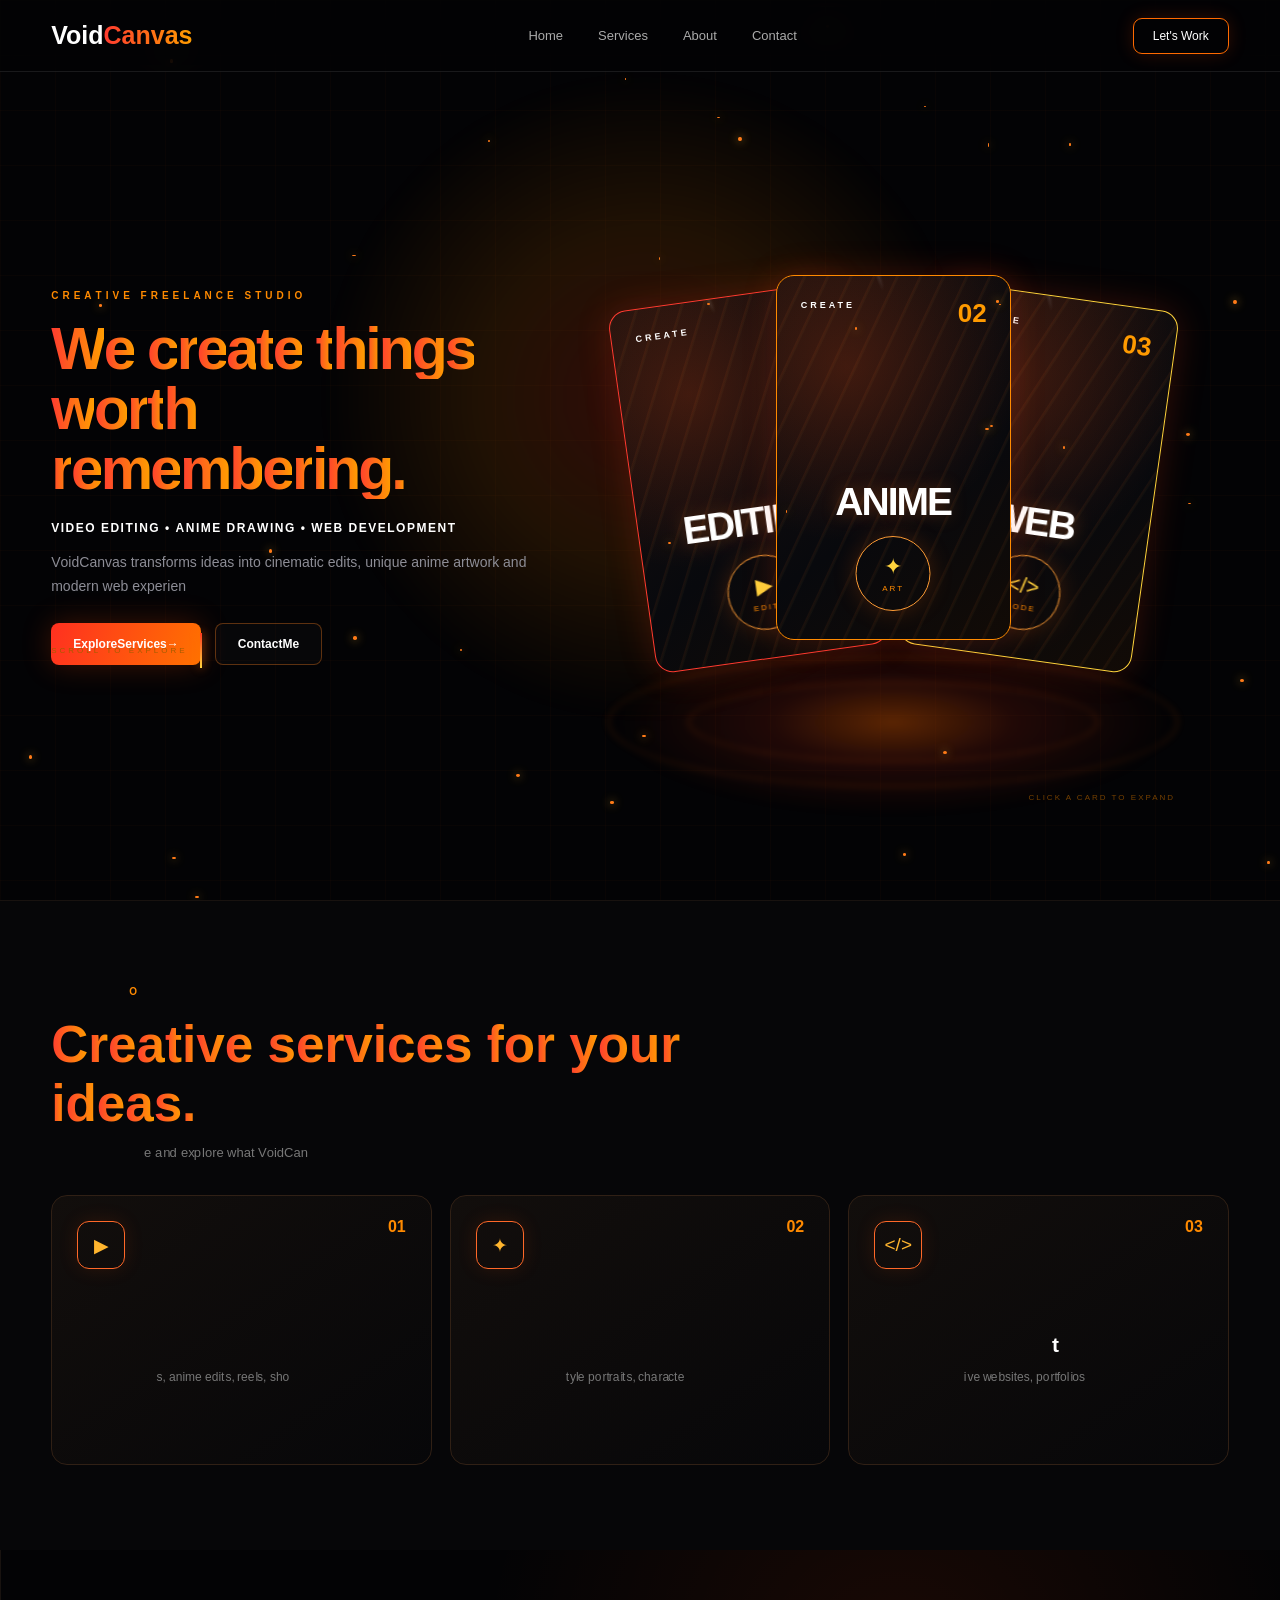
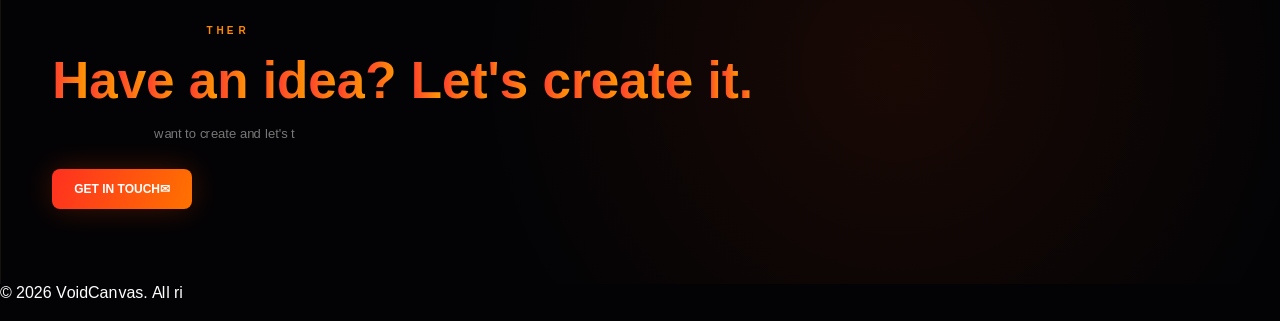
==== index.html @ 114a9461 "Initial commit - VoidCanvas website" ====
<!DOCTYPE html>
<html lang="en">

<head>
    <meta charset="UTF-8">
    <meta name="viewport" content="width=device-width, initial-scale=1.0">

    <title>VoidCanvas | Creative Studio</title>

    <link rel="stylesheet" href="style.css">
</head>

<body>

    <!-- ================= NAVBAR ================= -->

    <header class="navbar">

        <a href="#home" class="logo">
            Void<span>Canvas</span>
        </a>

        <nav>
            <a href="#home">Home</a>
            <a href="#services">Services</a>
            <a href="#about">About</a>
            <a href="#contact">Contact</a>
        </nav>

        <a href="#contact" class="nav-button">
            Let's Work
        </a>

    </header>


    <!-- ================= HERO ================= -->

    <section class="hero" id="home">

        <div class="hero-content">

            <div class="eyebrow">
                CREATIVE FREELANCE STUDIO
            </div>

            <h1>
                We create things
                <span>worth remembering.</span>
            </h1>

            <div class="hero-description">
                VIDEO EDITING
                <b>•</b>
                ANIME DRAWING
                <b>•</b>
                WEB DEVELOPMENT
            </div>

            <p class="hero-text">
                VoidCanvas transforms ideas into cinematic edits,
                unique anime artwork and modern web experiences.
            </p>

            <div class="hero-buttons">

                <a href="#services" class="primary-button">
                    Explore Services
                    <strong>→</strong>
                </a>

                <a href="#contact" class="secondary-button">
                    Contact Me
                </a>

            </div>

            <div class="scroll-indicator">

                <span>
                    SCROLL TO EXPLORE
                </span>

                <i></i>

            </div>

        </div>


        <!-- ================= HERO CARDS ================= -->

        <div class="hero-visual">

            <div class="energy-floor"></div>

            <div
                class="cards-container"
                id="cardsContainer"
            >

                <!-- CARD 1 -->

                <article
                    class="manga-card card-1"
                    data-service="editing"
                >

                    <span class="card-small">
                        CREATE
                    </span>

                    <span class="card-number">
                        01
                    </span>

                    <div class="card-lines"></div>

                    <div class="cracks"></div>

                    <div class="card-word">
                        EDITING
                    </div>

                    <div class="card-circle">

                        <span>▶</span>

                        <small>
                            EDIT
                        </small>

                    </div>

                </article>


                <!-- CARD 2 -->

                <article
                    class="manga-card card-2"
                    data-service="drawing"
                >

                    <span class="card-small">
                        CREATE
                    </span>

                    <span class="card-number">
                        02
                    </span>

                    <div class="card-lines"></div>

                    <div class="cracks"></div>

                    <div class="card-word">
                        ANIME
                    </div>

                    <div class="card-circle">

                        <span>✦</span>

                        <small>
                            ART
                        </small>

                    </div>

                </article>


                <!-- CARD 3 -->

                <article
                    class="manga-card card-3"
                    data-service="web"
                >

                    <span class="card-small">
                        CREATE
                    </span>

                    <span class="card-number">
                        03
                    </span>

                    <div class="card-lines"></div>

                    <div class="cracks"></div>

                    <div class="card-word">
                        WEB
                    </div>

                    <div class="card-circle">

                        <span>&lt;/&gt;</span>

                        <small>
                            CODE
                        </small>

                    </div>

                </article>

            </div>

            <div class="expand-hint">
                CLICK A CARD TO EXPAND
            </div>

        </div>

    </section>


    <!-- ================= SERVICES ================= -->

    <section
        class="services"
        id="services"
    >

        <div class="section-heading">

            <div class="section-label">
                WHAT I DO
            </div>

            <h2>
                Creative services
                <span>for your ideas.</span>
            </h2>

            <p>
                Choose a service and explore what
                VoidCanvas can create for you.
            </p>

        </div>


        <div class="service-grid">


            <!-- EDITING -->

            <a
                href="editing.html"
                class="service-card"
            >

                <span class="service-number">
                    01
                </span>

                <div class="service-icon">
                    ▶
                </div>

                <h3>
                    Editing
                </h3>

                <p>
                    Cinematic edits, anime edits,
                    reels, shorts and engaging
                    social media videos.
                </p>

                <span class="service-link">
                    EXPLORE →
                </span>

            </a>


            <!-- ANIME -->

            <a
                href="drawing.html"
                class="service-card"
            >

                <span class="service-number">
                    02
                </span>

                <div class="service-icon">
                    ✦
                </div>

                <h3>
                    Anime Drawing
                </h3>

                <p>
                    Custom anime-style portraits,
                    characters and manga-inspired
                    artwork.
                </p>

                <span class="service-link">
                    EXPLORE →
                </span>

            </a>


            <!-- WEB -->

            <a
                href="web.html"
                class="service-card"
            >

                <span class="service-number">
                    03
                </span>

                <div class="service-icon">
                    &lt;/&gt;
                </div>

                <h3>
                    Web Development
                </h3>

                <p>
                    Modern responsive websites,
                    portfolios and creative digital
                    experiences.
                </p>

                <span class="service-link">
                    EXPLORE →
                </span>

            </a>

        </div>

    </section>


   
        <!-- CONTACT -->

        <div
            class="contact"
            id="contact"
        >

            <div class="section-label">
                LET'S WORK TOGETHER
            </div>

            <h2>
                Have an idea?
                <br>
                Let's
                <span>create it.</span>
            </h2>

            <p>
                Tell me what you want to create
                and let's turn your idea into
                something memorable.
            </p>

            <a
                href="mailto:working150805@gmail.com"
                class="primary-button"
            >
                GET IN TOUCH
                <strong>✉</strong>
            </a>

        </div>

    </section>


    <!-- ================= FOOTER ================= -->

    <footer>

        © 2026
        <span>VoidCanvas</span>.
        All rights reserved.

    </footer>


    <!-- ================= PAGE TRANSITION ================= -->

    <div
        class="page-transition"
        id="pageTransition"
    >

        <div class="transition-ring"></div>

        <div class="transition-center">

            <div class="transition-logo">
                Void<span>Canvas</span>
            </div>

            <div class="transition-message">
                LOADING EXPERIENCE
            </div>

            <div class="transition-dots">

                <i></i>
                <i></i>
                <i></i>

            </div>

        </div>

    </div>


    <script src="script.js"></script>

</body>

</html>
---- style.css ----
/* =========================================================
   VOIDCANVAS — FINAL CLEAN CSS
   Red / Orange / Yellow Edition
   MOBILE OPTIMIZED
========================================================= */

* {
    margin: 0;
    padding: 0;
    box-sizing: border-box;
}

html {
    scroll-behavior: smooth;
}

body {
    background: #030305;
    color: white;
    font-family: Arial, Helvetica, sans-serif;
    overflow-x: hidden;
}

a {
    color: inherit;
    text-decoration: none;
}


/* =========================================================
   NAVBAR
========================================================= */

.navbar {
    position: fixed;
    top: 0;
    left: 0;
    width: 100%;
    height: 72px;

    padding: 0 4%;

    display: flex;
    align-items: center;
    justify-content: space-between;

    background: rgba(3, 3, 5, .72);

    backdrop-filter: blur(16px);
    -webkit-backdrop-filter: blur(16px);

    border-bottom: 1px solid rgba(255,255,255,.09);

    z-index: 5000;
}

.logo {
    font-size: 25px;
    font-weight: 900;
}

.logo span {
    background: linear-gradient(
        90deg,
        #ff3b30,
        #ff9d00,
        #ffe45c
    );

    -webkit-background-clip: text;
    background-clip: text;
    -webkit-text-fill-color: transparent;

    background-size: 200% auto;

    animation:
        gradient
        5s
        ease-in-out
        infinite;
}

.navbar nav {
    display: flex;
    gap: 35px;
}

.navbar nav a {
    color: #aaa;
    font-size: 13px;
    transition: .3s;
}

.navbar nav a:hover {
    color: white;

    text-shadow:
        0 0 15px #ff6b00;
}

.nav-button {
    padding: 10px 19px;

    border:
        1px solid #ff6a00;

    border-radius: 9px;

    font-size: 12px;

    box-shadow:
        0 0 18px
        rgba(255,70,0,.18);

    transition: .3s;
}

.nav-button:hover {
    background:
        linear-gradient(
            90deg,
            #ff321f,
            #ff9a00
        );

    transform:
        translateY(-2px);
}


/* =========================================================
   HERO
========================================================= */

.hero {
    position: relative;

    min-height: 100vh;
    height: 100vh;

    padding:
        100px 4% 45px;

    display: grid;

    grid-template-columns:
        43% 57%;

    align-items: center;

    overflow: hidden;

    isolation: isolate;
}


/* Ambient glow */

.hero::before {
    content: "";

    position: absolute;

    width: 650px;
    height: 650px;

    left: 25%;
    top: 8%;

    border-radius: 50%;

    background:
        radial-gradient(
            circle,
            rgba(255,50,20,.18),
            rgba(255,130,0,.12) 35%,
            transparent 70%
        );

    filter: blur(10px);

    z-index: -2;

    animation:
        ambient
        8s
        ease-in-out
        infinite
        alternate;
}


/* Grid */

.hero::after {
    content: "";

    position: absolute;

    inset: 0;

    background-image:

        linear-gradient(
            rgba(255,100,0,.025) 1px,
            transparent 1px
        ),

        linear-gradient(
            90deg,
            rgba(255,100,0,.025) 1px,
            transparent 1px
        );

    background-size:
        55px 55px;

    z-index: -3;

    animation:
        grid
        15s
        linear
        infinite;

    pointer-events: none;
}


@keyframes ambient {

    to {

        transform:
            translate(160px,-35px)
            scale(1.15);
    }
}


@keyframes grid {

    to {

        background-position:
            55px 55px;
    }
}


/* =========================================================
   HERO TEXT
========================================================= */

.hero-content {
    position: relative;

    z-index: 20;

    max-width: 650px;
}

.eyebrow,
.section-label {

    color: #ff8a00;

    font-size: 10px;

    letter-spacing: 4px;

    font-weight: bold;

    margin-bottom: 18px;
}

.hero h1 {

    max-width: 680px;

    font-size:
        clamp(
            42px,
            4.6vw,
            72px
        );

    line-height: 1.02;

    letter-spacing: -3px;
}

.hero h1 span,
h2 span {

    background:
        linear-gradient(
            90deg,
            #ff3b30,
            #ff9d00,
            #ffe45c
        );

    -webkit-background-clip: text;

    background-clip: text;

    -webkit-text-fill-color: transparent;

    background-size: 200% auto;

    animation:
        gradient
        5s
        ease-in-out
        infinite;
}


.hero-description {

    margin-top: 22px;

    font-size: 12px;

    font-weight: 800;

    letter-spacing: 1.5px;
}

.hero-description b {

    color: #ff7b00;

    padding:
        0 5px;
}


.hero-text {

    max-width: 560px;

    margin-top: 16px;

    color: #8d8d96;

    font-size: 14px;

    line-height: 1.7;
}


/* =========================================================
   BUTTONS
========================================================= */

.hero-buttons {

    display: flex;

    gap: 14px;

    margin-top: 25px;
}


.primary-button,
.secondary-button {

    position: relative;

    display: inline-flex;

    align-items: center;

    justify-content: center;

    padding:
        13px 22px;

    border-radius: 8px;

    font-size: 12px;

    font-weight: bold;

    transition: .35s;

    overflow: hidden;
}


.primary-button {

    background:
        linear-gradient(
            110deg,
            #ff3020,
            #ff7200,
            #ffd13b
        );

    background-size:
        200% 200%;

    animation:
        gradient
        5s
        ease
        infinite;

    box-shadow:
        0 0 30px
        rgba(255,75,0,.24);
}


.secondary-button {

    border:
        1px solid
        rgba(255,130,30,.35);

    background:
        rgba(255,255,255,.02);
}


.primary-button:hover,
.secondary-button:hover {

    transform:
        translateY(-4px)
        scale(1.03);
}


@keyframes gradient {

    0%,
    100% {

        background-position:
            0% 50%;
    }

    50% {

        background-position:
            100% 50%;
    }
}


/* =========================================================
   SCROLL INDICATOR
========================================================= */

.scroll-indicator {

    position: absolute;

    left: 0;

    bottom: -3px;

    display: flex;

    align-items: center;

    gap: 12px;

    color: #a65d00;

    font-size: 8px;

    letter-spacing: 3px;
}


.scroll-indicator i {

    display: block;

    width: 2px;

    height: 35px;

    background:
        linear-gradient(
            #ff3b20,
            #ffd33d
        );

    box-shadow:
        0 0 10px
        #ff6a00;

    animation:
        scroll
        1.7s
        infinite;
}


@keyframes scroll {

    from {

        transform:
            translateY(-12px);

        opacity: .2;
    }

    to {

        transform:
            translateY(10px);

        opacity: 1;
    }
}


/* =========================================================
   HERO VISUAL
========================================================= */

.hero-visual {

    position: relative;

    height: 100%;

    min-height: 520px;

    display: flex;

    align-items: center;

    justify-content: center;

    perspective: 1400px;
}


/* =========================================================
   CARDS CONTAINER
========================================================= */

.cards-container {

    position: relative;

    width: 100%;

    height: 500px;

    display: flex;

    align-items: center;

    justify-content: center;

    perspective: 1400px;

    z-index: 5;
}


/* =========================================================
   MAIN CARDS
========================================================= */

.manga-card {

    position: absolute;

    width: 235px;

    height: 365px;

    overflow: hidden;

    border:
        1px solid #ff542f;

    border-radius: 18px;

    background:
        linear-gradient(
            145deg,
            #19100e,
            #08090d 60%,
            #120b06
        );

    box-shadow:
        0 0 35px
        rgba(255,65,20,.20);

    cursor: pointer;

    transform-style:
        preserve-3d;

    transition:
        transform .85s
        cubic-bezier(.16,1,.3,1),

        box-shadow .5s;

    animation:
        float
        5s
        ease-in-out
        infinite;
}


/* =========================================================
   CARD POSITIONS
========================================================= */

.card-1 {

    transform:
        translateX(-145px)
        rotate(-8deg);

    z-index: 3;

    border-color:
        #ff3b30;
}


.card-2 {

    transform:
        translateY(-20px)
        rotate(0deg);

    z-index: 4;

    border-color:
        #ff8a00;

    animation-delay:
        -1.5s;
}


.card-3 {

    transform:
        translateX(145px)
        rotate(8deg);

    z-index: 3;

    border-color:
        #ffd23b;

    animation-delay:
        -3s;
}


@keyframes float {

    0%,
    100% {

        margin-top: 0;
    }

    50% {

        margin-top: -15px;
    }
}


/* =========================================================
   CARD BACKGROUND
========================================================= */

.manga-card::before {

    content: "";

    position: absolute;

    inset: 0;

    background:
        radial-gradient(
            circle at 30% 25%,
            rgba(255,80,20,.2),
            transparent 55%
        );

    z-index: 0;
}


.card-lines {

    position: absolute;

    inset: -50%;

    background:
        repeating-linear-gradient(
            115deg,
            transparent 0,
            transparent 17px,
            rgba(255,110,30,.07) 18px,
            rgba(255,220,80,.03) 20px,
            transparent 21px
        );

    animation:
        lines
        8s
        linear
        infinite;
}


@keyframes lines {

    to {

        transform:
            translate(130px,-90px);
    }
}


/* =========================================================
   CARD CRACK
========================================================= */

.cracks {

    position: absolute;

    inset: 0;

    z-index: 2;

    opacity: .55;

    background:

        linear-gradient(
            125deg,
            transparent 48%,
            rgba(255,255,255,.7) 49%,
            transparent 50%
        ),

        linear-gradient(
            70deg,
            transparent 63%,
            rgba(255,255,255,.45) 64%,
            transparent 65%
        );

    mask-image:
        linear-gradient(
            to bottom right,
            transparent 0 5%,
            #000 10% 18%,
            transparent 25% 100%
        );

    -webkit-mask-image:
        linear-gradient(
            to bottom right,
            transparent 0 5%,
            #000 10% 18%,
            transparent 25% 100%
        );

    animation:
        crackPulse
        3s
        ease-in-out
        infinite;
}


@keyframes crackPulse {

    50% {

        opacity: .9;
    }
}


/* =========================================================
   CARD TEXT
========================================================= */

.card-small {

    position: absolute;

    top: 24px;

    left: 24px;

    color: white;

    font-size: 9px;

    letter-spacing: 3px;

    font-weight: bold;

    z-index: 3;
}


.card-number {

    position: absolute;

    top: 22px;

    right: 23px;

    color: #ff9a00;

    font-size: 26px;

    font-weight: 900;

    z-index: 3;
}


.card-word {

    position: absolute;

    left: 20px;

    right: 20px;

    bottom: 115px;

    text-align: center;

    color: white;

    font-size: 39px;

    font-weight: 900;

    letter-spacing: -2px;

    z-index: 3;

    transform:
        translateZ(45px);

    text-shadow:
        0 0 18px
        rgba(255,120,30,.3);
}


/* =========================================================
   CARD CIRCLE
========================================================= */

.card-circle {

    position: absolute;

    bottom: 28px;

    left: 50%;

    width: 75px;

    height: 75px;

    transform:
        translateX(-50%)
        translateZ(55px);

    border:
        1px solid #ff9c35;

    border-radius: 50%;

    display: flex;

    flex-direction: column;

    align-items: center;

    justify-content: center;

    z-index: 4;

    box-shadow:
        0 0 25px
        rgba(255,100,0,.2);

    animation:
        rotate
        10s
        linear
        infinite;
}


.card-circle span {

    color: #ffd33d;

    font-size: 22px;
}


.card-circle small {

    color: #ff8a00;

    margin-top: 4px;

    font-size: 8px;

    letter-spacing: 2px;
}


@keyframes rotate {

    to {

        transform:
            translateX(-50%)
            translateZ(55px)
            rotate(360deg);
    }
}


/* =========================================================
   CARD SHINE
========================================================= */

.manga-card::after {

    content: "";

    position: absolute;

    width: 180%;

    height: 30px;

    left: -180%;

    top: 45%;

    background:
        linear-gradient(
            90deg,
            transparent,
            rgba(255,255,255,.2),
            transparent
        );

    transform:
        rotate(-45deg);

    animation:
        shine
        5s
        infinite;

    z-index: 6;
}


@keyframes shine {

    0%,
    45% {

        left: -180%;
    }

    70%,
    100% {

        left: 170%;
    }
}


/* =========================================================
   ENERGY FLOOR
========================================================= */

.energy-floor {

    position: absolute;

    width: 570px;

    height: 190px;

    bottom: 5%;

    left: 50%;

    transform:
        translateX(-50%);

    border-radius: 50%;

    background:
        radial-gradient(
            ellipse at center,
            rgba(255,100,0,.35),
            rgba(255,55,20,.12) 30%,
            transparent 70%
        );

    filter: blur(3px);

    z-index: 1;
}


.energy-floor::before,
.energy-floor::after {

    content: "";

    position: absolute;

    inset:
        30px 0;

    border:
        1px solid
        rgba(255,100,0,.35);

    border-radius: 50%;

    animation:
        floorPulse
        4s
        ease-in-out
        infinite;
}


.energy-floor::after {

    inset:
        55px 80px;

    animation-delay:
        -1s;
}


@keyframes floorPulse {

    50% {

        transform:
            scale(1.12);

        opacity: .4;
    }
}


/* =========================================================
   EXPANDED CARDS
========================================================= */

.cards-container.expanded .manga-card {

    animation: none;
}


.cards-container.expanded .card-1 {

    transform:
        translateX(-250px)
        translateY(5px)
        rotate(-7deg)
        scale(.93);

    z-index: 3;
}


.cards-container.expanded .card-2 {

    transform:
        translateY(-20px)
        rotate(0deg)
        scale(1.02);

    z-index: 6;
}


.cards-container.expanded .card-3 {

    transform:
        translateX(250px)
        translateY(5px)
        rotate(7deg)
        scale(.93);

    z-index: 3;
}


.cards-container.expanded .manga-card:hover {

    box-shadow:
        0 0 70px
        rgba(255,110,20,.5);
}


.expand-hint {

    position: absolute;

    right: 8%;

    bottom: 7%;

    color: #754000;

    font-size: 8px;

    letter-spacing: 2px;

    z-index: 10;
}


/* =========================================================
   SERVICES
========================================================= */

.services {

    padding:
        85px 4%;

    background:
        #060608;

    border-top:
        1px solid #18120f;
}


.section-heading {

    max-width: 700px;

    margin-bottom: 35px;
}


.section-heading h2 {

    font-size:
        clamp(
            32px,
            4vw,
            52px
        );
}


.section-heading p {

    color: #777;

    margin-top: 12px;

    font-size: 13px;
}


.service-grid {

    display: grid;

    grid-template-columns:
        repeat(3,1fr);

    gap: 18px;
}


.service-card {

    position: relative;

    min-height: 270px;

    padding: 28px;

    display: flex;

    flex-direction: column;

    justify-content: flex-end;

    overflow: hidden;

    border:
        1px solid #302015;

    border-radius: 16px;

    background:
        linear-gradient(
            145deg,
            #120e0c,
            #070709
        );

    transition:
        transform .45s ease,
        border-color .45s ease,
        box-shadow .45s ease;
}


.service-card:hover {

    transform:
        translateY(-9px);

    border-color:
        #ff7b00;

    box-shadow:
        0 20px 50px
        rgba(255,80,0,.12);
}


.service-number {

    position: absolute;

    right: 25px;

    top: 22px;

    color: #ff8a00;

    font-weight: bold;
}


.service-icon {

    position: absolute;

    top: 25px;

    left: 25px;

    width: 48px;

    height: 48px;

    display: flex;

    align-items: center;

    justify-content: center;

    border:
        1px solid #ff6828;

    border-radius: 12px;

    color: #ffb52e;

    font-size: 19px;

    box-shadow:
        0 0 20px
        rgba(255,80,0,.12);
}


.service-card h3 {

    font-size: 21px;

    margin-bottom: 10px;
}


.service-card p {

    color: #777;

    font-size: 12px;

    line-height: 1.7;

    margin-bottom: 18px;
}


.service-link {

    color: #ff9a00;

    font-size: 9px;

    letter-spacing: 2px;
}


/* =========================================================
   ABOUT + CONTACT
========================================================= */

.about-contact {

    display: grid;

    grid-template-columns:
        1.1fr .9fr;

    border-top:
        1px solid #18120f;
}


.about,
.contact {

    padding:
        75px 4%;
}


.contact {

    border-left:
        1px solid #18120f;

    background:
        radial-gradient(
            circle at 70% 35%,
            rgba(255,70,0,.09),
            transparent 45%
        );
}


.about h2,
.contact h2 {

    font-size:
        clamp(
            34px,
            4vw,
            54px
        );

    line-height: 1.05;
}


.about p,
.contact p {

    max-width: 600px;

    color: #777;

    line-height: 1.7;

    font-size: 13px;

    margin-top: 15px;
}


.stats {

    display: grid;

    grid-template-columns:
        repeat(4,1fr);

    gap: 10px;

    margin-top: 35px;
}


.stats div {

    padding:
        18px 8px;

    text-align: center;

    border:
        1px solid #29201a;

    border-radius: 10px;
}


.stats strong {

    display: block;

    color: #ff9d20;

    font-size: 22px;
}


.stats small {

    color: #777;

    font-size: 9px;
}


.contact .primary-button {

    margin-top: 24px;
}


/* =========================================================
   ARTWORK GALLERY
========================================================= */

.artwork-section {

    padding:
        90px 4%;

    background:
        #060608;

    border-top:
        1px solid #18120f;
}


.artwork-grid {

    display: grid;

    grid-template-columns:
        repeat(2,1fr);

    gap: 22px;
}


.artwork-card {

    position: relative;

    min-height: 400px;

    overflow: hidden;

    border:
        1px solid #302015;

    border-radius: 18px;

    background:
        #0b0908;

    transition:
        transform .45s ease,
        box-shadow .45s ease,
        border-color .45s ease;
}


.artwork-card:hover {

    transform:
        translateY(-8px);

    border-color:
        #ff7b00;

    box-shadow:
        0 20px 50px
        rgba(255,80,0,.18);
}


.artwork-card img {

    display: block;

    width: 100%;

    height: 430px;

    object-fit: cover;

    transition:
        transform .6s ease;
}


.artwork-card:hover img {

    transform:
        scale(1.05);
}


.artwork-info {

    position: absolute;

    left: 0;
    right: 0;

    bottom: 0;

    padding:
        80px 25px 25px;

    background:
        linear-gradient(
            transparent,
            rgba(3,3,5,.95)
        );
}


.artwork-info span {

    color: #ff8a00;

    font-size: 11px;

    letter-spacing: 2px;
}


.artwork-info h3 {

    margin-top: 6px;

    font-size: 22px;
}


.artwork-info p {

    margin-top: 5px;

    color: #888;

    font-size: 12px;
}


/* =========================================================
   PAGE TRANSITION
========================================================= */

.page-transition {

    position: fixed;

    inset: 0;

    z-index: 99999;

    display: flex;

    align-items: center;

    justify-content: center;

    background:
        radial-gradient(
            circle,
            #301407,
            #0e0805 50%,
            #030305 75%
        );

    opacity: 0;

    visibility: hidden;

    pointer-events: none;

    clip-path:
        circle(
            0 at 50% 50%
        );
}


.page-transition.open {

    opacity: 1;

    visibility: visible;

    pointer-events: all;

    animation:
        pageOpen
        .8s
        forwards;
}


.page-transition.close {

    opacity: 1;

    visibility: visible;

    pointer-events: all;

    animation:
        pageClose
        1.3s
        forwards;
}


@keyframes pageOpen {

    to {

        clip-path:
            circle(
                150% at 50% 50%
            );
    }
}


@keyframes pageClose {

    from {

        clip-path:
            circle(
                150% at 50% 50%
            );
    }

    to {

        clip-path:
            circle(
                0 at 50% 50%
            );
    }
}


/* =========================================================
   TRANSITION RING
========================================================= */

.transition-ring {

    width: 230px;

    height: 230px;

    border:
        1px solid #ff7920;

    border-radius: 50%;

    box-shadow:
        0 0 55px
        rgba(255,80,0,.35);

    animation:
        spin
        1.5s
        linear
        infinite;
}


.transition-center {

    position: absolute;

    text-align: center;
}


.transition-logo {

    font-size: 29px;

    font-weight: 900;
}


.transition-logo span {

    color: #ff9d22;
}


.transition-message {

    margin-top: 12px;

    color: #777;

    font-size: 8px;

    letter-spacing: 4px;
}


.transition-dots {

    display: flex;

    justify-content: center;

    gap: 7px;

    margin-top: 20px;
}


.transition-dots i {

    width: 5px;

    height: 5px;

    border-radius: 50%;

    background:
        #ff542f;

    animation:
        pulse
        1s
        infinite;
}


.transition-dots i:nth-child(2) {

    background:
        #ff9d00;

    animation-delay:
        .15s;
}


.transition-dots i:nth-child(3) {

    background:
        #ffe45c;

    animation-delay:
        .3s;
}


@keyframes spin {

    to {

        transform:
            rotate(360deg)
            scale(1.15);
    }
}


@keyframes pulse {

    0%,
    100% {

        opacity: .2;
    }

    50% {

        transform:
            scale(1.5);

        opacity: 1;
    }
}


/* =========================================================
   LETTER ANIMATION
========================================================= */

.word {

    display: inline-block;

    white-space: nowrap;
}


.letter {

    display: inline-block;

    opacity: 0;

    transform:
        translateY(24px)
        rotateX(65deg);

    filter:
        blur(6px);

    transition:
        opacity .3s ease,
        transform .55s cubic-bezier(.16,1,.3,1),
        filter .45s ease;
}


.letter.show {

    opacity: 1;

    transform:
        translateY(0)
        rotateX(0);

    filter:
        blur(0);
}


/* =========================================================
   FOCUS CARD
========================================================= */

.focus-card {

    box-shadow:
        0 0 75px
        rgba(255,100,20,.52)
        !important;
}


/* =========================================================
   SELECTED WORK — 2 VIDEOS
========================================================= */

.work-grid {

    display: grid;

    grid-template-columns:
        repeat(2, 1fr);

    gap: 22px;
}


.work-card {

    position: relative;

    overflow: hidden;

    border:
        1px solid #29222f;

    border-radius: 18px;

    background:
        #0b0a0e;

    transition:
        transform .45s ease,
        border-color .45s ease,
        box-shadow .45s ease;

    contain:
        layout paint;
}


.work-card:hover {

    transform:
        translateY(-8px);

    border-color:
        #9b5cff;

    box-shadow:
        0 20px 60px
        rgba(155,92,255,.15);
}


.work-card video {

    width: 100%;

    height: 420px;

    display: block;

    object-fit: cover;

    background:
        #050507;
}


.work-number {

    position: absolute;

    top: 16px;

    right: 16px;

    z-index: 5;

    padding:
        7px 10px;

    border:
        1px solid
        rgba(155,92,255,.5);

    border-radius: 7px;

    background:
        rgba(5,5,8,.75);

    color:
        #9b5cff;

    font-size: 10px;

    letter-spacing: 2px;
}


.work-info {

    padding:
        22px;
}


.work-info span {

    color:
        #9b5cff;

    font-size: 9px;

    letter-spacing: 3px;

    font-weight: bold;
}


.work-info h3 {

    margin-top:
        10px;

    font-size:
        21px;
}


.work-info p {

    margin-top:
        9px;

    color:
        #777;

    font-size:
        12px;

    line-height:
        1.7;
}


/* =========================================================
   TABLET
========================================================= */

@media (max-width: 1000px) {

    .hero {

        grid-template-columns:
            1fr;

        height:
            auto;

        min-height:
            100vh;

        padding-top:
            105px;
    }


    .hero-content {

        text-align:
            center;

        margin:
            auto;
    }


    .hero-text {

        margin-left:
            auto;

        margin-right:
            auto;
    }


    .hero-buttons {

        justify-content:
            center;
    }


    .scroll-indicator {

        left:
            50%;

        transform:
            translateX(-50%);
    }


    .hero-visual {

        height:
            470px;

        min-height:
            470px;
    }


    .manga-card {

        width:
            205px;

        height:
            320px;
    }


    .card-1 {

        transform:
            translateX(-125px)
            rotate(-7deg);
    }


    .card-3 {

        transform:
            translateX(125px)
            rotate(7deg);
    }


    .cards-container.expanded
    .card-1 {

        transform:
            translateX(-190px)
            rotate(-6deg)
            scale(.9);
    }


    .cards-container.expanded
    .card-3 {

        transform:
            translateX(190px)
            rotate(6deg)
            scale(.9);
    }


    .work-grid {

        grid-template-columns:
            repeat(2, 1fr);
    }

}


/* =========================================================
   MOBILE
========================================================= */

@media (max-width: 700px) {

    .navbar {

        padding:
            0 5%;

        backdrop-filter:
            blur(6px);

        -webkit-backdrop-filter:
            blur(6px);
    }


    .navbar nav {

        display:
            none;
    }


    .nav-button {

        padding:
            9px 12px;
    }


    /* HERO */

    .hero {

        padding-left:
            5%;

        padding-right:
            5%;
    }


    .hero h1 {

        font-size:
            43px;
    }


    .hero-visual {

        height:
            430px;
    }


    /* =====================================================
       MOBILE PERFORMANCE
    ===================================================== */

    .hero::before {

        width:
            420px;

        height:
            420px;

        filter:
            blur(25px);

        opacity:
            .08;

        animation:
            none !important;
    }


    .hero::after {

        animation:
            none !important;
    }


    /* =====================================================
       CARDS
    ===================================================== */

    .manga-card {

        width:
            155px;

        height:
            260px;

        transform-style:
            flat;

        box-shadow:
            0 0 18px
            rgba(255,65,20,.12);

        animation-duration:
            8s !important;
    }


    .card-1 {

        transform:
            translateX(-80px)
            rotate(-7deg);
    }


    .card-2 {

        transform:
            translateY(-10px);
    }


    .card-3 {

        transform:
            translateX(80px)
            rotate(7deg);
    }


    .card-word {

        font-size:
            25px;

        bottom:
            82px;

        text-shadow:
            0 0 10px
            rgba(255,120,30,.25);
    }


    .card-circle {

        width:
            55px;

        height:
            55px;

        bottom:
            18px;

        animation-duration:
            16s;
    }


    .card-circle span {

        font-size:
            15px;
    }


    .card-small {

        top:
            17px;

        left:
            17px;

        font-size:
            7px;
    }


    .card-number {

        top:
            16px;

        right:
            16px;

        font-size:
            18px;
    }


    .card-lines {

        animation-duration:
            15s !important;
    }


    .cracks {

        animation-duration:
            6s !important;
    }


    .manga-card::after {

        animation-duration:
            10s !important;
    }


    /* =====================================================
       EXPANDED CARDS
    ===================================================== */

    .cards-container.expanded
    .card-1 {

        transform:
            translateX(-88px)
            translateY(15px)
            rotate(-8deg)
            scale(.78);
    }


    .cards-container.expanded
    .card-2 {

        transform:
            translateY(-15px)
            scale(.85);
    }


    .cards-container.expanded
    .card-3 {

        transform:
            translateX(88px)
            translateY(15px)
            rotate(8deg)
            scale(.78);
    }


    /* =====================================================
       FLOOR
    ===================================================== */

    .energy-floor {

        width:
            330px;

        height:
            140px;

        filter:
            blur(2px);

        opacity:
            .65;
    }


    .energy-floor::before,
    .energy-floor::after {

        animation-duration:
            8s !important;
    }


    /* =====================================================
       SERVICES
    ===================================================== */

    .service-grid {

        grid-template-columns:
            1fr;
    }


    .service-card {

        min-height:
            270px;
    }


    /* =====================================================
       ABOUT
    ===================================================== */

    .about-contact {

        grid-template-columns:
            1fr;
    }


    .contact {

        border-left:
            0;

        border-top:
            1px solid
            #18120f;
    }


    .stats {

        grid-template-columns:
            repeat(2,1fr);
    }


    /* =====================================================
       ARTWORK
    ===================================================== */

    .artwork-section {

        padding:
            70px 5%;
    }


    .artwork-grid {

        grid-template-columns:
            1fr;

        gap:
            18px;
    }


    .artwork-card {

        min-height:
            350px;
    }


    .artwork-card img {

        height:
            380px;
    }


    /* =====================================================
       BUTTONS
    ===================================================== */

    .hero-buttons {

        flex-wrap:
            wrap;
    }


    /* =====================================================
       PAGE TRANSITION
    ===================================================== */

    .transition-ring {

        width:
            170px;

        height:
            170px;

        box-shadow:
            0 0 25px
            rgba(255,80,0,.20);
    }


    /* =====================================================
       SELECTED WORK
    ===================================================== */

    .work-grid {

        grid-template-columns:
            1fr;

        gap:
            18px;
    }


    .work-card {

        contain:
            layout paint;
    }


    .work-card video {

        height:
            auto;

        max-height:
            600px;

        object-fit:
            contain;
    }


    /* =====================================================
       DISABLE TOUCH HOVER
    ===================================================== */

    .service-card:hover {

        transform:
            none;

        box-shadow:
            none;
    }


    .artwork-card:hover {

        transform:
            none;

        box-shadow:
            none;
    }


    .artwork-card:hover img {

        transform:
            none;
    }

}


/* =========================================================
   SMALL MOBILE
========================================================= */

@media (max-width: 450px) {

    .hero-buttons {

        flex-direction:
            column;

        align-items:
            center;
    }


    .primary-button,
    .secondary-button {

        width:
            fit-content;
    }


    /* Stop expensive decorative animations */

    .hero::before,
    .hero::after {

        animation:
            none !important;
    }


    .card-lines,
    .cracks,
    .manga-card::after {

        animation:
            none !important;
    }


    .energy-floor::before,
    .energy-floor::after {

        animation:
            none !important;
    }


    .manga-card {

        box-shadow:
            0 0 12px
            rgba(255,65,20,.10);
    }


    .work-card video {

        max-height:
            500px;
    }

}
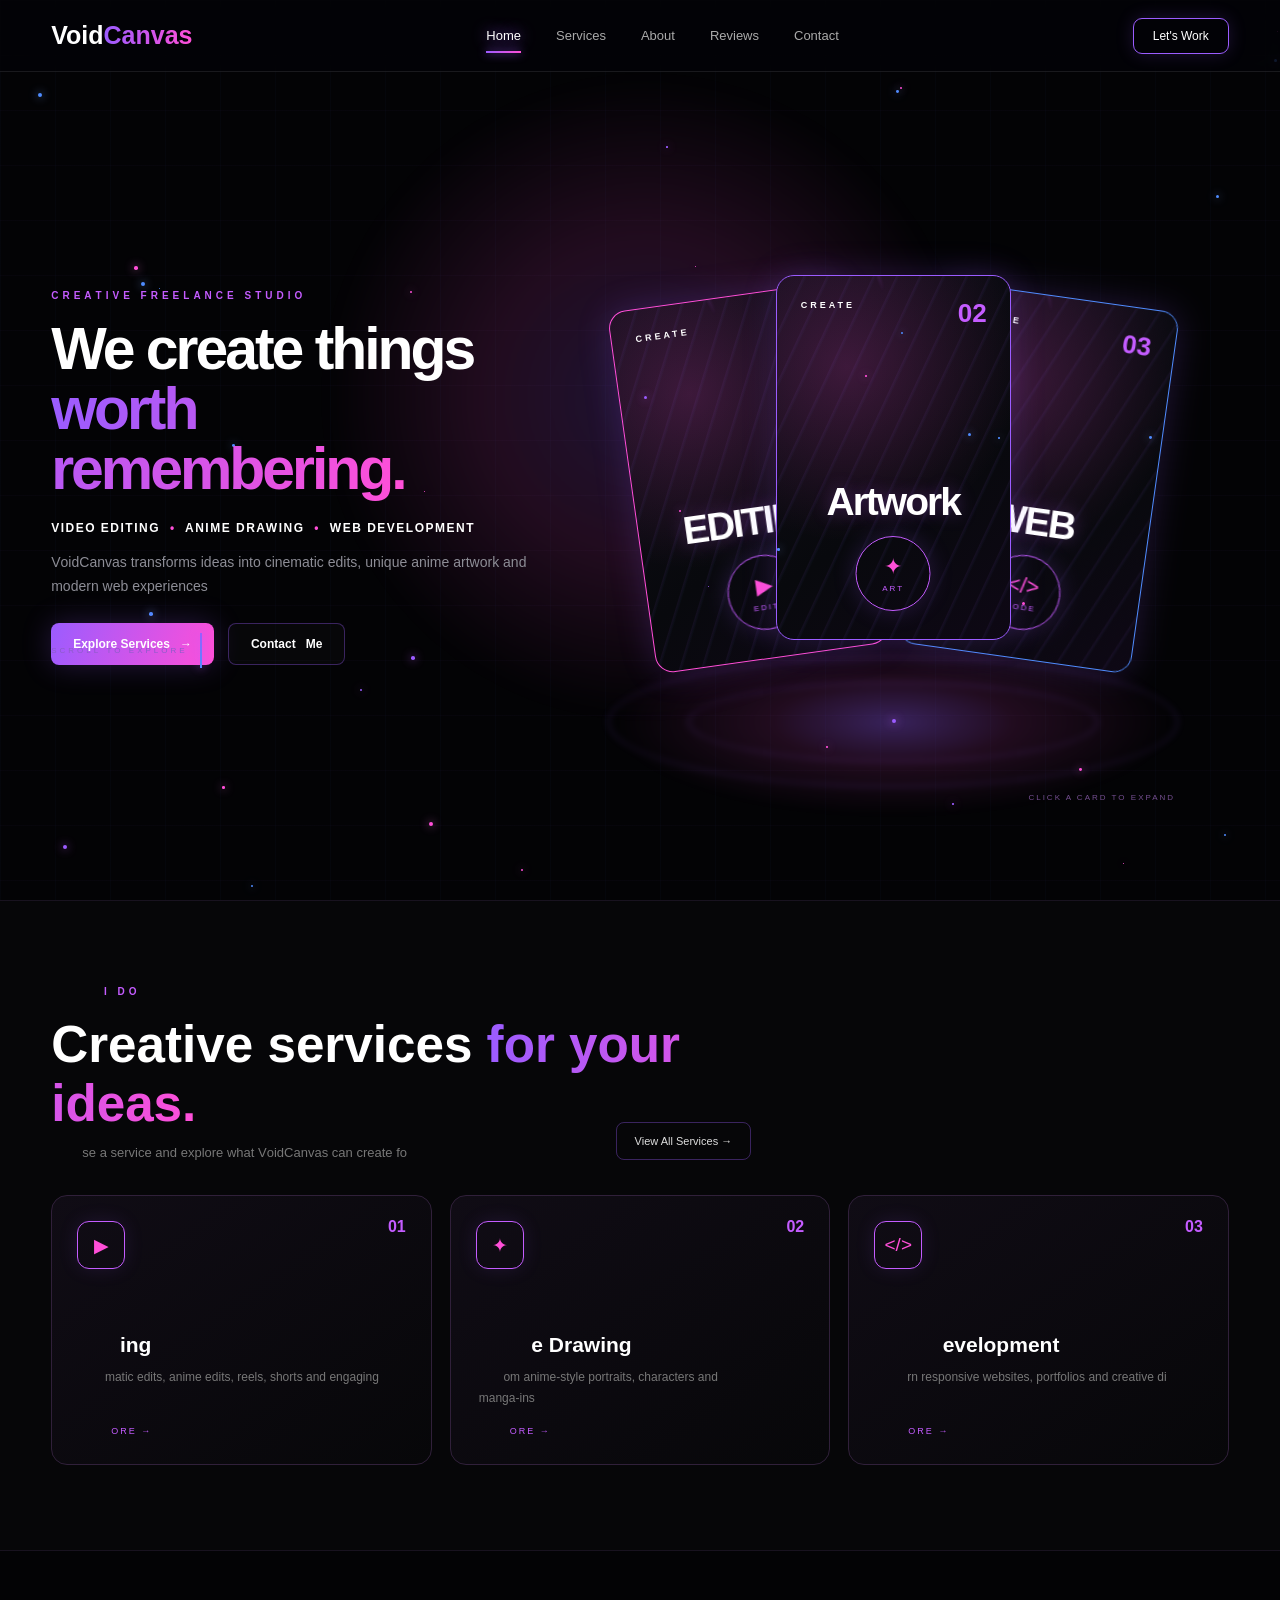
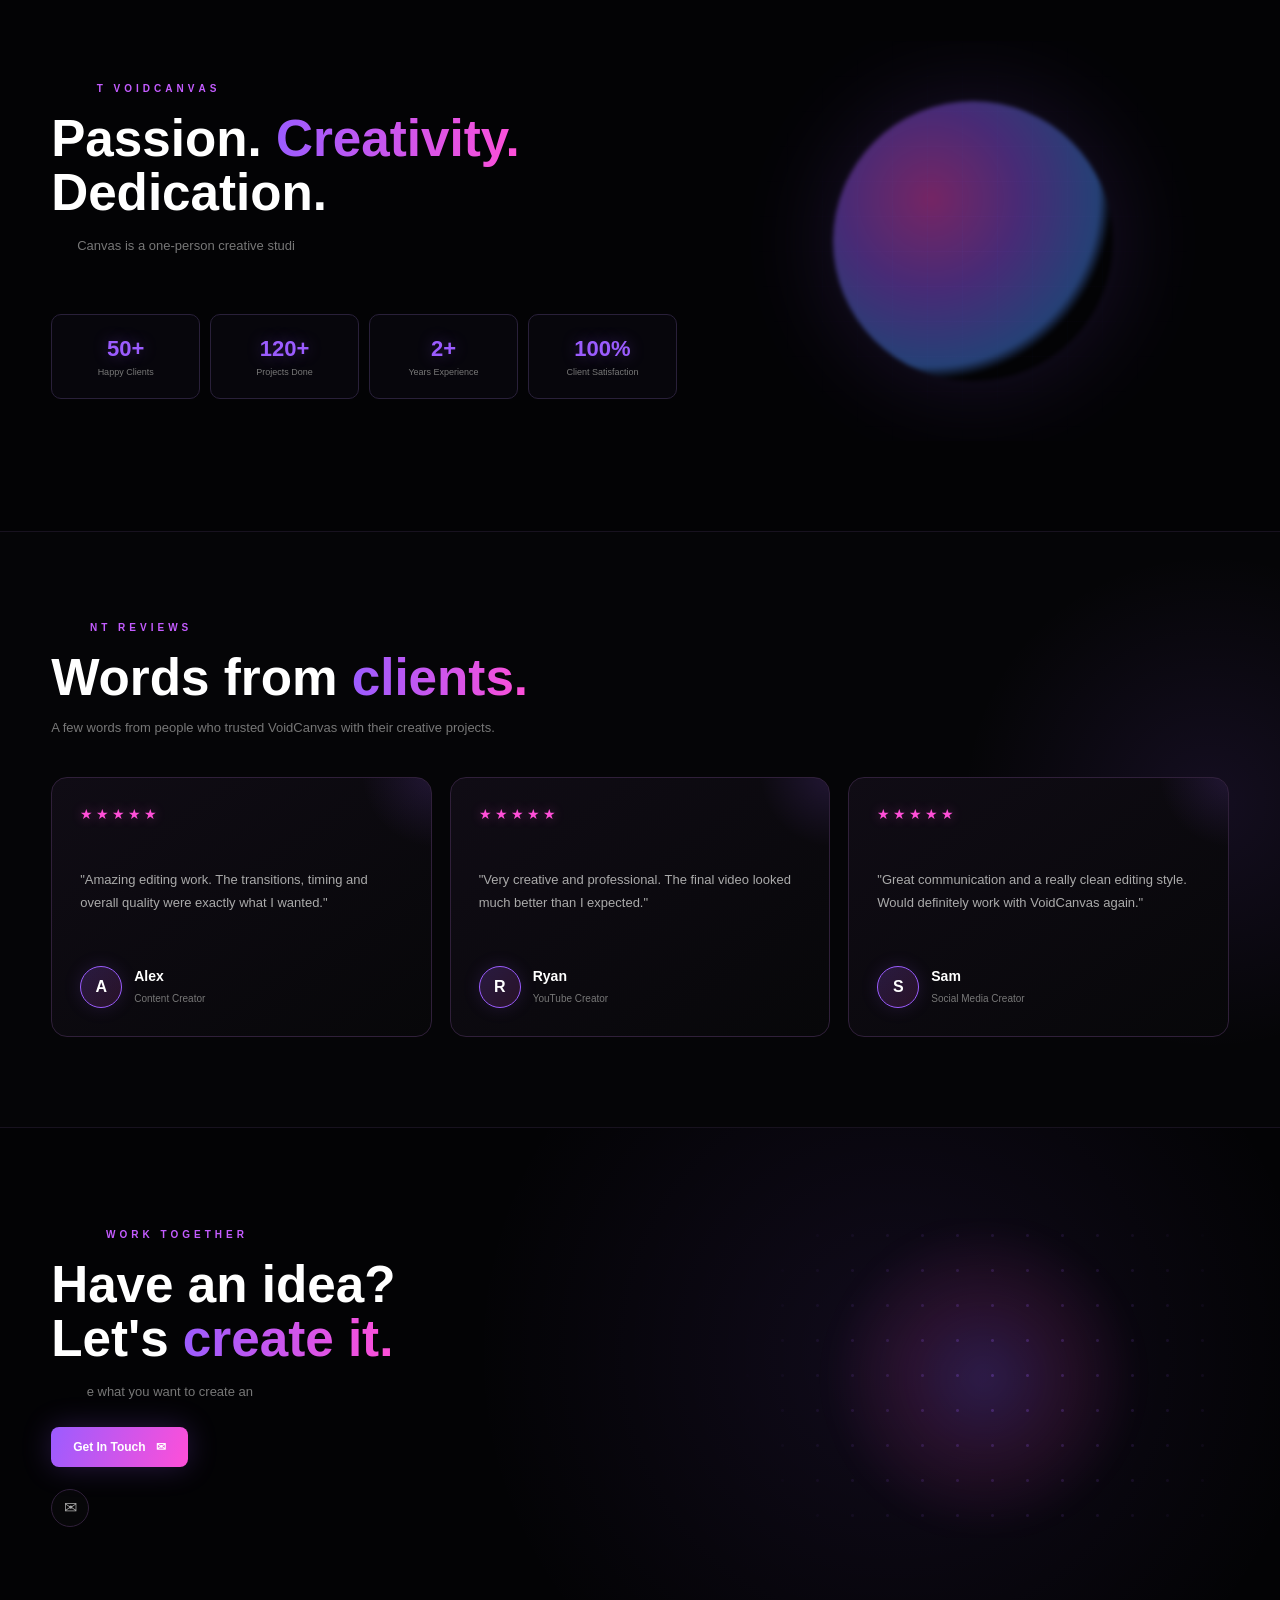
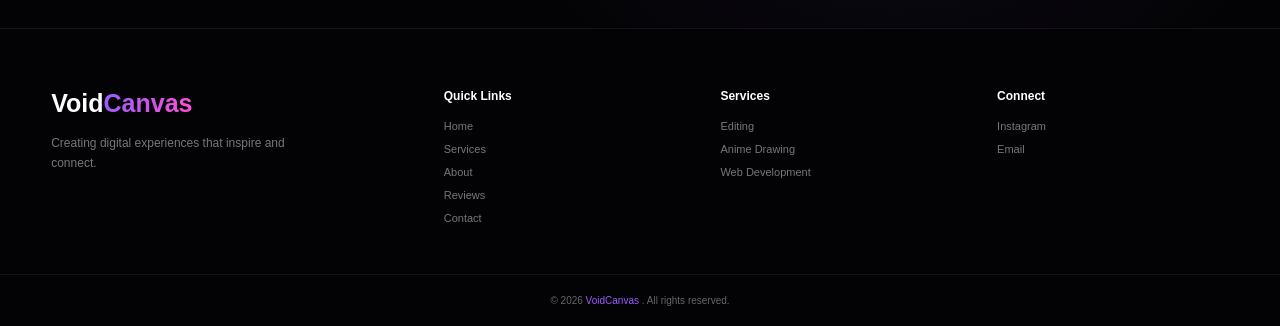
==== commit aaf58356: "Updated website" ====
--- a/index.html
+++ b/index.html
@@ -21,9 +21,10 @@
         </a>
 
         <nav>
-            <a href="#home">Home</a>
+            <a href="#home" class="active">Home</a>
             <a href="#services">Services</a>
             <a href="#about">About</a>
+            <a href="#reviews">Reviews</a>
             <a href="#contact">Contact</a>
         </nav>
 
@@ -88,23 +89,17 @@
         </div>
 
 
-        <!-- ================= HERO CARDS ================= -->
+        <!-- ================= HERO VISUAL ================= -->
 
         <div class="hero-visual">
 
             <div class="energy-floor"></div>
 
-            <div
-                class="cards-container"
-                id="cardsContainer"
-            >
-
-                <!-- CARD 1 -->
-
-                <article
-                    class="manga-card card-1"
-                    data-service="editing"
-                >
+            <div class="cards-container">
+
+                <!-- CARD 01 -->
+
+                <article class="manga-card card-1">
 
                     <span class="card-small">
                         CREATE
@@ -135,12 +130,9 @@
                 </article>
 
 
-                <!-- CARD 2 -->
-
-                <article
-                    class="manga-card card-2"
-                    data-service="drawing"
-                >
+                <!-- CARD 02 -->
+
+                <article class="manga-card card-2">
 
                     <span class="card-small">
                         CREATE
@@ -155,7 +147,7 @@
                     <div class="cracks"></div>
 
                     <div class="card-word">
-                        ANIME
+                        Artwork
                     </div>
 
                     <div class="card-circle">
@@ -171,12 +163,9 @@
                 </article>
 
 
-                <!-- CARD 3 -->
-
-                <article
-                    class="manga-card card-3"
-                    data-service="web"
-                >
+                <!-- CARD 03 -->
+
+                <article class="manga-card card-3">
 
                     <span class="card-small">
                         CREATE
@@ -208,6 +197,7 @@
 
             </div>
 
+
             <div class="expand-hint">
                 CLICK A CARD TO EXPAND
             </div>
@@ -217,12 +207,10 @@
     </section>
 
 
+
     <!-- ================= SERVICES ================= -->
 
-    <section
-        class="services"
-        id="services"
-    >
+    <section class="services" id="services">
 
         <div class="section-heading">
 
@@ -236,22 +224,24 @@
             </h2>
 
             <p>
-                Choose a service and explore what
-                VoidCanvas can create for you.
+                Choose a service and explore what VoidCanvas
+                can create for you.
             </p>
 
+            <a href="#services" class="view-services">
+                View All Services
+                <strong>→</strong>
+            </a>
+
         </div>
 
 
         <div class="service-grid">
 
 
-            <!-- EDITING -->
-
-            <a
-                href="editing.html"
-                class="service-card"
-            >
+            <!-- SERVICE 01 -->
+
+            <a href="editing.html" class="service-card">
 
                 <span class="service-number">
                     01
@@ -278,12 +268,9 @@
             </a>
 
 
-            <!-- ANIME -->
-
-            <a
-                href="drawing.html"
-                class="service-card"
-            >
+            <!-- SERVICE 02 -->
+
+            <a href="drawing.html" class="service-card">
 
                 <span class="service-number">
                     02
@@ -310,12 +297,9 @@
             </a>
 
 
-            <!-- WEB -->
-
-            <a
-                href="web.html"
-                class="service-card"
-            >
+            <!-- SERVICE 03 -->
+
+            <a href="web.html" class="service-card">
 
                 <span class="service-number">
                     03
@@ -346,13 +330,243 @@
     </section>
 
 
-   
-        <!-- CONTACT -->
-
-        <div
-            class="contact"
-            id="contact"
-        >
+
+    <!-- ================= ABOUT ================= -->
+
+    <section class="about" id="about">
+
+        <div class="about-content">
+
+            <div class="section-label">
+                ABOUT VOIDCANVAS
+            </div>
+
+            <h2>
+                Passion.
+                <span>Creativity.</span>
+                <br>
+                Dedication.
+            </h2>
+
+            <p>
+                VoidCanvas is a one-person creative studio
+                focused on delivering high-quality digital
+                experiences that leave a lasting impact.
+            </p>
+
+
+            <div class="about-stats">
+
+
+                <div class="stat-card">
+
+                    <strong>
+                        50+
+                    </strong>
+
+                    <span>
+                        Happy Clients
+                    </span>
+
+                </div>
+
+
+                <div class="stat-card">
+
+                    <strong>
+                        120+
+                    </strong>
+
+                    <span>
+                        Projects Done
+                    </span>
+
+                </div>
+
+
+                <div class="stat-card">
+
+                    <strong>
+                        2+
+                    </strong>
+
+                    <span>
+                        Years Experience
+                    </span>
+
+                </div>
+
+
+                <div class="stat-card">
+
+                    <strong>
+                        100%
+                    </strong>
+
+                    <span>
+                        Client Satisfaction
+                    </span>
+
+                </div>
+
+            </div>
+
+        </div>
+
+
+        <div class="about-visual">
+
+            <div class="about-orb"></div>
+
+            <div class="about-grid"></div>
+
+        </div>
+
+    </section>
+
+
+
+    <!-- ================= REVIEWS ================= -->
+
+    <section class="reviews" id="reviews">
+
+        <div class="reviews-heading">
+
+            <div class="section-label">
+                CLIENT REVIEWS
+            </div>
+
+            <h2>
+                Words from
+                <span>clients.</span>
+            </h2>
+
+            <p>
+                A few words from people who trusted
+                VoidCanvas with their creative projects.
+            </p>
+
+        </div>
+
+
+        <div class="reviews-grid">
+
+
+            <!-- REVIEW 01 -->
+
+            <article class="review-card">
+
+                <div class="review-stars">
+                    ★★★★★
+                </div>
+
+                <p>
+                    "Amazing editing work. The transitions,
+                    timing and overall quality were exactly
+                    what I wanted."
+                </p>
+
+                <div class="review-user">
+
+                    <div class="review-avatar">
+                        A
+                    </div>
+
+                    <div>
+                        <h3>
+                            Alex
+                        </h3>
+
+                        <span>
+                            Content Creator
+                        </span>
+                    </div>
+
+                </div>
+
+            </article>
+
+
+            <!-- REVIEW 02 -->
+
+            <article class="review-card">
+
+                <div class="review-stars">
+                    ★★★★★
+                </div>
+
+                <p>
+                    "Very creative and professional.
+                    The final video looked much better
+                    than I expected."
+                </p>
+
+                <div class="review-user">
+
+                    <div class="review-avatar">
+                        R
+                    </div>
+
+                    <div>
+                        <h3>
+                            Ryan
+                        </h3>
+
+                        <span>
+                            YouTube Creator
+                        </span>
+                    </div>
+
+                </div>
+
+            </article>
+
+
+            <!-- REVIEW 03 -->
+
+            <article class="review-card">
+
+                <div class="review-stars">
+                    ★★★★★
+                </div>
+
+                <p>
+                    "Great communication and a really
+                    clean editing style. Would definitely
+                    work with VoidCanvas again."
+                </p>
+
+                <div class="review-user">
+
+                    <div class="review-avatar">
+                        S
+                    </div>
+
+                    <div>
+                        <h3>
+                            Sam
+                        </h3>
+
+                        <span>
+                            Social Media Creator
+                        </span>
+                    </div>
+
+                </div>
+
+            </article>
+
+        </div>
+
+    </section>
+
+
+
+    <!-- ================= CONTACT ================= -->
+
+    <section class="contact" id="contact">
+
+        <div class="contact-content">
 
             <div class="section-label">
                 LET'S WORK TOGETHER
@@ -361,46 +575,177 @@
             <h2>
                 Have an idea?
                 <br>
-                Let's
-                <span>create it.</span>
+                Let's <span>create it.</span>
             </h2>
 
             <p>
-                Tell me what you want to create
-                and let's turn your idea into
-                something memorable.
+                Tell me what you want to create and let's
+                turn your idea into something memorable.
             </p>
 
             <a
                 href="mailto:working150805@gmail.com"
-                class="primary-button"
-            >
-                GET IN TOUCH
-                <strong>✉</strong>
-            </a>
+                class="primary-button">
+
+                Get In Touch
+
+                <strong>
+                    ✉
+                </strong>
+
+            </a>
+
+
+            <div class="social-links">
+
+            
+
+                <a
+                    href="mailto:working150805@gmail.com"
+                    aria-label="Email">
+
+                    ✉
+
+                </a>
+
+            </div>
+
+        </div>
+
+
+        <div class="contact-visual">
+
+            <div class="contact-particles"></div>
 
         </div>
 
     </section>
 
 
+
     <!-- ================= FOOTER ================= -->
 
-    <footer>
+<footer>
+
+    <div class="footer-main">
+
+
+        <!-- BRAND -->
+
+        <div class="footer-brand">
+
+            <a href="#home" class="logo">
+                Void<span>Canvas</span>
+            </a>
+
+            <p>
+                Creating digital experiences
+                that inspire and connect.
+            </p>
+
+        </div>
+
+
+        <!-- QUICK LINKS -->
+
+        <div class="footer-column">
+
+            <h3>
+                Quick Links
+            </h3>
+
+            <a href="#home">
+                Home
+            </a>
+
+            <a href="#services">
+                Services
+            </a>
+
+            <a href="#about">
+                About
+            </a>
+
+            <a href="#reviews">
+                Reviews
+            </a>
+
+            <a href="#contact">
+                Contact
+            </a>
+
+        </div>
+
+
+        <!-- SERVICES -->
+
+        <div class="footer-column">
+
+            <h3>
+                Services
+            </h3>
+
+            <a href="editing.html">
+                Editing
+            </a>
+
+            <a href="drawing.html">
+                Anime Drawing
+            </a>
+
+            <a href="web.html">
+                Web Development
+            </a>
+
+        </div>
+
+
+        <!-- CONNECT -->
+
+        <div class="footer-column">
+
+            <h3>
+                Connect
+            </h3>
+
+            <a href="#">
+                Instagram
+            </a>
+
+            <a href="mailto:working150805@gmail.com">
+                Email
+            </a>
+
+        </div>
+
+
+    </div>
+
+
+    <!-- FOOTER BOTTOM -->
+
+    <div class="footer-bottom">
 
         © 2026
-        <span>VoidCanvas</span>.
+
+        <span>
+            VoidCanvas
+        </span>.
+
         All rights reserved.
 
-    </footer>
-
+    </div>
+
+</footer>
+
+
+ 
 
     <!-- ================= PAGE TRANSITION ================= -->
 
     <div
         class="page-transition"
-        id="pageTransition"
-    >
+        id="pageTransition">
 
         <div class="transition-ring"></div>
 
@@ -415,11 +760,9 @@
             </div>
 
             <div class="transition-dots">
-
                 <i></i>
                 <i></i>
                 <i></i>
-
             </div>
 
         </div>
@@ -427,6 +770,7 @@
     </div>
 
 
+
     <script src="script.js"></script>
 
 </body>
--- a/style.css
+++ b/style.css
@@ -1,7 +1,7 @@
 /* =========================================================
    VOIDCANVAS — FINAL CLEAN CSS
-   Red / Orange / Yellow Edition
-   MOBILE OPTIMIZED
+   PURPLE / MAGENTA / BLUE NEON EDITION
+   FULL RESPONSIVE + ANIMATIONS
 ========================================================= */
 
 * {
@@ -16,7 +16,7 @@
 
 body {
     background: #030305;
-    color: white;
+    color: #ffffff;
     font-family: Arial, Helvetica, sans-serif;
     overflow-x: hidden;
 }
@@ -44,7 +44,7 @@
     align-items: center;
     justify-content: space-between;
 
-    background: rgba(3, 3, 5, .72);
+    background: rgba(3, 3, 8, .72);
 
     backdrop-filter: blur(16px);
     -webkit-backdrop-filter: blur(16px);
@@ -62,9 +62,9 @@
 .logo span {
     background: linear-gradient(
         90deg,
-        #ff3b30,
-        #ff9d00,
-        #ffe45c
+        #9b5cff,
+        #ff4fd8,
+        #4f8cff
     );
 
     -webkit-background-clip: text;
@@ -86,23 +86,50 @@
 }
 
 .navbar nav a {
+    position: relative;
+
     color: #aaa;
+
     font-size: 13px;
+
     transition: .3s;
 }
 
-.navbar nav a:hover {
-    color: white;
+.navbar nav a:hover,
+.navbar nav a.active {
+    color: #ffffff;
 
     text-shadow:
-        0 0 15px #ff6b00;
+        0 0 15px #9b5cff;
+}
+
+.navbar nav a.active::after {
+    content: "";
+
+    position: absolute;
+
+    left: 0;
+    right: 0;
+    bottom: -10px;
+
+    height: 2px;
+
+    background:
+        linear-gradient(
+            90deg,
+            #9b5cff,
+            #ff4fd8
+        );
+
+    box-shadow:
+        0 0 10px #9b5cff;
 }
 
 .nav-button {
     padding: 10px 19px;
 
     border:
-        1px solid #ff6a00;
+        1px solid #9b5cff;
 
     border-radius: 9px;
 
@@ -110,7 +137,7 @@
 
     box-shadow:
         0 0 18px
-        rgba(255,70,0,.18);
+        rgba(155,92,255,.18);
 
     transition: .3s;
 }
@@ -119,12 +146,16 @@
     background:
         linear-gradient(
             90deg,
-            #ff321f,
-            #ff9a00
+            #9b5cff,
+            #ff4fd8
         );
 
     transform:
         translateY(-2px);
+
+    box-shadow:
+        0 0 30px
+        rgba(155,92,255,.45);
 }
 
 
@@ -172,8 +203,8 @@
     background:
         radial-gradient(
             circle,
-            rgba(255,50,20,.18),
-            rgba(255,130,0,.12) 35%,
+            rgba(155,92,255,.18),
+            rgba(255,79,216,.12) 35%,
             transparent 70%
         );
 
@@ -202,13 +233,13 @@
     background-image:
 
         linear-gradient(
-            rgba(255,100,0,.025) 1px,
+            rgba(155,92,255,.025) 1px,
             transparent 1px
         ),
 
         linear-gradient(
             90deg,
-            rgba(255,100,0,.025) 1px,
+            rgba(79,140,255,.025) 1px,
             transparent 1px
         );
 
@@ -230,7 +261,6 @@
 @keyframes ambient {
 
     to {
-
         transform:
             translate(160px,-35px)
             scale(1.15);
@@ -241,7 +271,6 @@
 @keyframes grid {
 
     to {
-
         background-position:
             55px 55px;
     }
@@ -263,7 +292,7 @@
 .eyebrow,
 .section-label {
 
-    color: #ff8a00;
+    color: #c45cff;
 
     font-size: 10px;
 
@@ -296,9 +325,9 @@
     background:
         linear-gradient(
             90deg,
-            #ff3b30,
-            #ff9d00,
-            #ffe45c
+            #9b5cff,
+            #ff4fd8,
+            #4f8cff
         );
 
     -webkit-background-clip: text;
@@ -316,7 +345,6 @@
         infinite;
 }
 
-
 .hero-description {
 
     margin-top: 22px;
@@ -330,12 +358,11 @@
 
 .hero-description b {
 
-    color: #ff7b00;
+    color: #ff4fd8;
 
     padding:
         0 5px;
 }
-
 
 .hero-text {
 
@@ -364,7 +391,6 @@
     margin-top: 25px;
 }
 
-
 .primary-button,
 .secondary-button {
 
@@ -376,6 +402,8 @@
 
     justify-content: center;
 
+    gap: 10px;
+
     padding:
         13px 22px;
 
@@ -389,16 +417,15 @@
 
     overflow: hidden;
 }
-
 
 .primary-button {
 
     background:
         linear-gradient(
             110deg,
-            #ff3020,
-            #ff7200,
-            #ffd13b
+            #9b5cff,
+            #ff4fd8,
+            #4f8cff
         );
 
     background-size:
@@ -412,20 +439,18 @@
 
     box-shadow:
         0 0 30px
-        rgba(255,75,0,.24);
-}
-
+        rgba(155,92,255,.24);
+}
 
 .secondary-button {
 
     border:
         1px solid
-        rgba(255,130,30,.35);
+        rgba(155,92,255,.35);
 
     background:
         rgba(255,255,255,.02);
 }
-
 
 .primary-button:hover,
 .secondary-button:hover {
@@ -435,18 +460,15 @@
         scale(1.03);
 }
 
-
 @keyframes gradient {
 
     0%,
     100% {
-
         background-position:
             0% 50%;
     }
 
     50% {
-
         background-position:
             100% 50%;
     }
@@ -471,13 +493,12 @@
 
     gap: 12px;
 
-    color: #a65d00;
+    color: #8d5cc9;
 
     font-size: 8px;
 
     letter-spacing: 3px;
 }
-
 
 .scroll-indicator i {
 
@@ -489,13 +510,13 @@
 
     background:
         linear-gradient(
-            #ff3b20,
-            #ffd33d
+            #9b5cff,
+            #4f8cff
         );
 
     box-shadow:
         0 0 10px
-        #ff6a00;
+        #c45cff;
 
     animation:
         scroll
@@ -503,11 +524,9 @@
         infinite;
 }
 
-
 @keyframes scroll {
 
     from {
-
         transform:
             translateY(-12px);
 
@@ -515,7 +534,6 @@
     }
 
     to {
-
         transform:
             translateY(10px);
 
@@ -545,35 +563,30 @@
     perspective: 1400px;
 }
 
+.cards-container {
+
+    position: relative;
+
+    width: 100%;
+
+    height: 500px;
+
+    display: flex;
+
+    align-items: center;
+
+    justify-content: center;
+
+    perspective: 1400px;
+
+    z-index: 5;
+}
+
 
 /* =========================================================
-   CARDS CONTAINER
+   MANGA CARDS
 ========================================================= */
 
-.cards-container {
-
-    position: relative;
-
-    width: 100%;
-
-    height: 500px;
-
-    display: flex;
-
-    align-items: center;
-
-    justify-content: center;
-
-    perspective: 1400px;
-
-    z-index: 5;
-}
-
-
-/* =========================================================
-   MAIN CARDS
-========================================================= */
-
 .manga-card {
 
     position: absolute;
@@ -585,21 +598,21 @@
     overflow: hidden;
 
     border:
-        1px solid #ff542f;
+        1px solid #9b5cff;
 
     border-radius: 18px;
 
     background:
         linear-gradient(
             145deg,
-            #19100e,
+            #100d18,
             #08090d 60%,
-            #120b06
+            #0e0815
         );
 
     box-shadow:
         0 0 35px
-        rgba(255,65,20,.20);
+        rgba(155,92,255,.20);
 
     cursor: pointer;
 
@@ -609,7 +622,6 @@
     transition:
         transform .85s
         cubic-bezier(.16,1,.3,1),
-
         box-shadow .5s;
 
     animation:
@@ -619,11 +631,6 @@
         infinite;
 }
 
-
-/* =========================================================
-   CARD POSITIONS
-========================================================= */
-
 .card-1 {
 
     transform:
@@ -633,9 +640,8 @@
     z-index: 3;
 
     border-color:
-        #ff3b30;
-}
-
+        #ff4fd8;
+}
 
 .card-2 {
 
@@ -646,12 +652,11 @@
     z-index: 4;
 
     border-color:
-        #ff8a00;
+        #9b5cff;
 
     animation-delay:
         -1.5s;
 }
-
 
 .card-3 {
 
@@ -662,23 +667,20 @@
     z-index: 3;
 
     border-color:
-        #ffd23b;
+        #4f8cff;
 
     animation-delay:
         -3s;
 }
 
-
 @keyframes float {
 
     0%,
     100% {
-
         margin-top: 0;
     }
 
     50% {
-
         margin-top: -15px;
     }
 }
@@ -699,13 +701,12 @@
     background:
         radial-gradient(
             circle at 30% 25%,
-            rgba(255,80,20,.2),
+            rgba(255,79,216,.20),
             transparent 55%
         );
 
     z-index: 0;
 }
-
 
 .card-lines {
 
@@ -718,8 +719,8 @@
             115deg,
             transparent 0,
             transparent 17px,
-            rgba(255,110,30,.07) 18px,
-            rgba(255,220,80,.03) 20px,
+            rgba(155,92,255,.07) 18px,
+            rgba(79,140,255,.03) 20px,
             transparent 21px
         );
 
@@ -730,11 +731,9 @@
         infinite;
 }
 
-
 @keyframes lines {
 
     to {
-
         transform:
             translate(130px,-90px);
     }
@@ -742,7 +741,7 @@
 
 
 /* =========================================================
-   CARD CRACK
+   CRACKS
 ========================================================= */
 
 .cracks {
@@ -767,7 +766,7 @@
         linear-gradient(
             70deg,
             transparent 63%,
-            rgba(255,255,255,.45) 64%,
+            rgba(196,92,255,.45) 64%,
             transparent 65%
         );
 
@@ -794,11 +793,9 @@
         infinite;
 }
 
-
 @keyframes crackPulse {
 
     50% {
-
         opacity: .9;
     }
 }
@@ -813,7 +810,6 @@
     position: absolute;
 
     top: 24px;
-
     left: 24px;
 
     color: white;
@@ -827,16 +823,14 @@
     z-index: 3;
 }
 
-
 .card-number {
 
     position: absolute;
 
     top: 22px;
-
     right: 23px;
 
-    color: #ff9a00;
+    color: #c45cff;
 
     font-size: 26px;
 
@@ -845,13 +839,11 @@
     z-index: 3;
 }
 
-
 .card-word {
 
     position: absolute;
 
     left: 20px;
-
     right: 20px;
 
     bottom: 115px;
@@ -873,7 +865,7 @@
 
     text-shadow:
         0 0 18px
-        rgba(255,120,30,.3);
+        rgba(196,92,255,.3);
 }
 
 
@@ -890,7 +882,6 @@
     left: 50%;
 
     width: 75px;
-
     height: 75px;
 
     transform:
@@ -898,7 +889,7 @@
         translateZ(55px);
 
     border:
-        1px solid #ff9c35;
+        1px solid #c45cff;
 
     border-radius: 50%;
 
@@ -914,7 +905,7 @@
 
     box-shadow:
         0 0 25px
-        rgba(255,100,0,.2);
+        rgba(155,92,255,.2);
 
     animation:
         rotate
@@ -923,18 +914,16 @@
         infinite;
 }
 
-
 .card-circle span {
 
-    color: #ffd33d;
+    color: #ff4fd8;
 
     font-size: 22px;
 }
 
-
 .card-circle small {
 
-    color: #ff8a00;
+    color: #c45cff;
 
     margin-top: 4px;
 
@@ -942,7 +931,6 @@
 
     letter-spacing: 2px;
 }
-
 
 @keyframes rotate {
 
@@ -967,11 +955,9 @@
     position: absolute;
 
     width: 180%;
-
     height: 30px;
 
     left: -180%;
-
     top: 45%;
 
     background:
@@ -993,18 +979,15 @@
     z-index: 6;
 }
 
-
 @keyframes shine {
 
     0%,
     45% {
-
         left: -180%;
     }
 
     70%,
     100% {
-
         left: 170%;
     }
 }
@@ -1019,11 +1002,9 @@
     position: absolute;
 
     width: 570px;
-
     height: 190px;
 
     bottom: 5%;
-
     left: 50%;
 
     transform:
@@ -1034,8 +1015,8 @@
     background:
         radial-gradient(
             ellipse at center,
-            rgba(255,100,0,.35),
-            rgba(255,55,20,.12) 30%,
+            rgba(155,92,255,.35),
+            rgba(255,79,216,.12) 30%,
             transparent 70%
         );
 
@@ -1043,7 +1024,6 @@
 
     z-index: 1;
 }
-
 
 .energy-floor::before,
 .energy-floor::after {
@@ -1057,7 +1037,7 @@
 
     border:
         1px solid
-        rgba(255,100,0,.35);
+        rgba(155,92,255,.35);
 
     border-radius: 50%;
 
@@ -1068,7 +1048,6 @@
         infinite;
 }
 
-
 .energy-floor::after {
 
     inset:
@@ -1077,7 +1056,6 @@
     animation-delay:
         -1s;
 }
-
 
 @keyframes floorPulse {
 
@@ -1096,10 +1074,8 @@
 ========================================================= */
 
 .cards-container.expanded .manga-card {
-
     animation: none;
 }
-
 
 .cards-container.expanded .card-1 {
 
@@ -1112,7 +1088,6 @@
     z-index: 3;
 }
 
-
 .cards-container.expanded .card-2 {
 
     transform:
@@ -1122,7 +1097,6 @@
 
     z-index: 6;
 }
-
 
 .cards-container.expanded .card-3 {
 
@@ -1135,24 +1109,21 @@
     z-index: 3;
 }
 
-
 .cards-container.expanded .manga-card:hover {
 
     box-shadow:
         0 0 70px
-        rgba(255,110,20,.5);
-}
-
+        rgba(155,92,255,.5);
+}
 
 .expand-hint {
 
     position: absolute;
 
     right: 8%;
-
     bottom: 7%;
 
-    color: #754000;
+    color: #754f91;
 
     font-size: 8px;
 
@@ -1175,17 +1146,17 @@
         #060608;
 
     border-top:
-        1px solid #18120f;
-}
-
+        1px solid #18121f;
+}
 
 .section-heading {
 
+    position: relative;
+
     max-width: 700px;
 
     margin-bottom: 35px;
 }
-
 
 .section-heading h2 {
 
@@ -1197,7 +1168,6 @@
         );
 }
 
-
 .section-heading p {
 
     color: #777;
@@ -1207,6 +1177,41 @@
     font-size: 13px;
 }
 
+.view-services {
+
+    position: absolute;
+
+    right: 0;
+    bottom: 0;
+
+    padding:
+        12px 18px;
+
+    border:
+        1px solid
+        rgba(155,92,255,.35);
+
+    border-radius: 8px;
+
+    color: #ddd;
+
+    font-size: 11px;
+
+    transition: .3s;
+}
+
+.view-services:hover {
+
+    border-color:
+        #9b5cff;
+
+    box-shadow:
+        0 0 20px
+        rgba(155,92,255,.2);
+
+    transform:
+        translateY(-3px);
+}
 
 .service-grid {
 
@@ -1218,7 +1223,6 @@
     gap: 18px;
 }
 
-
 .service-card {
 
     position: relative;
@@ -1236,14 +1240,14 @@
     overflow: hidden;
 
     border:
-        1px solid #302015;
+        1px solid #30203a;
 
     border-radius: 16px;
 
     background:
         linear-gradient(
             145deg,
-            #120e0c,
+            #100c15,
             #070709
         );
 
@@ -1253,67 +1257,59 @@
         box-shadow .45s ease;
 }
 
-
 .service-card:hover {
 
     transform:
         translateY(-9px);
 
     border-color:
-        #ff7b00;
+        #9b5cff;
 
     box-shadow:
         0 20px 50px
-        rgba(255,80,0,.12);
-}
-
+        rgba(155,92,255,.15);
+}
 
 .service-number {
 
     position: absolute;
 
     right: 25px;
-
     top: 22px;
 
-    color: #ff8a00;
+    color: #c45cff;
 
     font-weight: bold;
 }
 
-
 .service-icon {
 
     position: absolute;
 
     top: 25px;
-
     left: 25px;
 
     width: 48px;
-
     height: 48px;
 
     display: flex;
 
     align-items: center;
-
     justify-content: center;
 
     border:
-        1px solid #ff6828;
+        1px solid #c45cff;
 
     border-radius: 12px;
 
-    color: #ffb52e;
+    color: #ff4fd8;
 
     font-size: 19px;
 
     box-shadow:
         0 0 20px
-        rgba(255,80,0,.12);
-}
-
+        rgba(155,92,255,.12);
+}
 
 .service-card h3 {
 
@@ -1322,7 +1318,6 @@
     margin-bottom: 10px;
 }
 
-
 .service-card p {
 
     color: #777;
@@ -1334,10 +1329,9 @@
     margin-bottom: 18px;
 }
 
-
 .service-link {
 
-    color: #ff9a00;
+    color: #c45cff;
 
     font-size: 9px;
 
@@ -1346,45 +1340,45 @@
 
 
 /* =========================================================
-   ABOUT + CONTACT
+   ABOUT
+   IMPORTANT:
+   HTML HAS .about DIRECTLY
 ========================================================= */
 
-.about-contact {
+.about {
+
+    position: relative;
+
+    min-height: 550px;
+
+    padding:
+        90px 4%;
 
     display: grid;
 
     grid-template-columns:
         1.1fr .9fr;
 
+    gap: 40px;
+
+    align-items: center;
+
     border-top:
-        1px solid #18120f;
-}
-
-
-.about,
-.contact {
-
-    padding:
-        75px 4%;
-}
-
-
-.contact {
-
-    border-left:
-        1px solid #18120f;
-
-    background:
-        radial-gradient(
-            circle at 70% 35%,
-            rgba(255,70,0,.09),
-            transparent 45%
-        );
-}
-
-
-.about h2,
-.contact h2 {
+        1px solid #18121f;
+
+    overflow: hidden;
+}
+
+.about-content {
+
+    position: relative;
+
+    z-index: 5;
+
+    max-width: 700px;
+}
+
+.about h2 {
 
     font-size:
         clamp(
@@ -1396,9 +1390,7 @@
     line-height: 1.05;
 }
 
-
-.about p,
-.contact p {
+.about p {
 
     max-width: 600px;
 
@@ -1412,7 +1404,12 @@
 }
 
 
-.stats {
+/* =========================================================
+   ABOUT STATS
+   HTML USES .about-stats
+========================================================= */
+
+.about-stats {
 
     display: grid;
 
@@ -1424,32 +1421,68 @@
     margin-top: 35px;
 }
 
-
-.stats div {
+.stat-card {
+
+    position: relative;
 
     padding:
-        18px 8px;
+        20px 8px;
+
+    min-height: 85px;
+
+    display: flex;
+
+    flex-direction: column;
+
+    align-items: center;
+
+    justify-content: center;
 
     text-align: center;
 
     border:
-        1px solid #29201a;
+        1px solid #29203a;
 
     border-radius: 10px;
-}
-
-
-.stats strong {
+
+    background:
+        rgba(10,8,16,.65);
+
+    transition:
+        transform .35s ease,
+        border-color .35s ease,
+        box-shadow .35s ease;
+}
+
+.stat-card:hover {
+
+    transform:
+        translateY(-5px);
+
+    border-color:
+        #9b5cff;
+
+    box-shadow:
+        0 0 25px
+        rgba(155,92,255,.15);
+}
+
+.stat-card strong {
 
     display: block;
 
-    color: #ff9d20;
+    color: #9b5cff;
 
     font-size: 22px;
-}
-
-
-.stats small {
+
+    text-shadow:
+        0 0 15px
+        rgba(155,92,255,.35);
+}
+
+.stat-card span {
+
+    margin-top: 5px;
 
     color: #777;
 
@@ -1457,144 +1490,703 @@
 }
 
 
-.contact .primary-button {
-
-    margin-top: 24px;
-}
-
-
 /* =========================================================
-   ARTWORK GALLERY
+   ABOUT VISUAL
 ========================================================= */
 
-.artwork-section {
+.about-visual {
+
+    position: relative;
+
+    min-height: 400px;
+
+    display: flex;
+
+    align-items: center;
+
+    justify-content: center;
+
+    overflow: hidden;
+}
+
+.about-orb {
+
+    width: 280px;
+    height: 280px;
+
+    border-radius: 50%;
+
+    background:
+        radial-gradient(
+            circle at 35% 35%,
+            #ff4fd8,
+            #9b5cff 35%,
+            #4f8cff 65%,
+            transparent 70%
+        );
+
+    filter:
+        blur(2px);
+
+    opacity: .45;
+
+    box-shadow:
+        0 0 100px
+        rgba(155,92,255,.35);
+
+    animation:
+        orbFloat
+        7s
+        ease-in-out
+        infinite;
+}
+
+.about-grid {
+
+    position: absolute;
+
+    inset: 0;
+
+    background-image:
+
+        linear-gradient(
+            rgba(155,92,255,.035) 1px,
+            transparent 1px
+        ),
+
+        linear-gradient(
+            90deg,
+            rgba(79,140,255,.035) 1px,
+            transparent 1px
+        );
+
+    background-size:
+        35px 35px;
+
+    mask-image:
+        radial-gradient(
+            circle,
+            black,
+            transparent 70%
+        );
+
+    -webkit-mask-image:
+        radial-gradient(
+            circle,
+            black,
+            transparent 70%
+        );
+
+    animation:
+        grid
+        15s
+        linear
+        infinite;
+}
+
+@keyframes orbFloat {
+
+    0%,
+    100% {
+        transform:
+            translateY(0)
+            scale(1);
+    }
+
+    50% {
+        transform:
+            translateY(-20px)
+            scale(1.06);
+    }
+}
+
+
+/* =========================================================
+   REVIEWS
+========================================================= */
+
+.reviews {
+
+    position: relative;
 
     padding:
         90px 4%;
 
     background:
-        #060608;
+        #050507;
 
     border-top:
-        1px solid #18120f;
-}
-
-
-.artwork-grid {
+        1px solid #18121f;
+
+    overflow: hidden;
+}
+
+.reviews::before {
+
+    content: "";
+
+    position: absolute;
+
+    width: 500px;
+    height: 500px;
+
+    right: -180px;
+    top: 20px;
+
+    border-radius: 50%;
+
+    background:
+        radial-gradient(
+            circle,
+            rgba(155,92,255,.10),
+            transparent 70%
+        );
+
+    pointer-events: none;
+}
+
+.reviews-heading {
+
+    max-width: 700px;
+
+    margin-bottom: 38px;
+}
+
+.reviews-heading h2 {
+
+    font-size:
+        clamp(
+            32px,
+            4vw,
+            52px
+        );
+
+    line-height: 1.05;
+}
+
+.reviews-heading p {
+
+    margin-top: 12px;
+
+    color: #777;
+
+    font-size: 13px;
+
+    line-height: 1.7;
+}
+
+.reviews-grid {
 
     display: grid;
 
     grid-template-columns:
-        repeat(2,1fr);
-
-    gap: 22px;
-}
-
-
-.artwork-card {
+        repeat(3,1fr);
+
+    gap: 18px;
+}
+
+.review-card {
 
     position: relative;
 
-    min-height: 400px;
+    padding: 28px;
+
+    min-height: 260px;
+
+    display: flex;
+
+    flex-direction: column;
+
+    justify-content: space-between;
 
     overflow: hidden;
 
     border:
-        1px solid #302015;
-
-    border-radius: 18px;
+        1px solid #30203a;
+
+    border-radius: 16px;
 
     background:
-        #0b0908;
+        linear-gradient(
+            145deg,
+            #100c15,
+            #070709
+        );
 
     transition:
-        transform .45s ease,
-        box-shadow .45s ease,
-        border-color .45s ease;
-}
-
-
-.artwork-card:hover {
+        transform .4s ease,
+        border-color .4s ease,
+        box-shadow .4s ease;
+}
+
+.review-card::before {
+
+    content: "";
+
+    position: absolute;
+
+    width: 150px;
+    height: 150px;
+
+    right: -80px;
+    top: -80px;
+
+    border-radius: 50%;
+
+    background:
+        radial-gradient(
+            circle,
+            rgba(155,92,255,.16),
+            transparent 70%
+        );
+}
+
+.review-card:hover {
 
     transform:
         translateY(-8px);
 
     border-color:
-        #ff7b00;
+        #9b5cff;
 
     box-shadow:
         0 20px 50px
-        rgba(255,80,0,.18);
-}
-
-
-.artwork-card img {
-
-    display: block;
-
-    width: 100%;
-
-    height: 430px;
-
-    object-fit: cover;
-
-    transition:
-        transform .6s ease;
-}
-
-
-.artwork-card:hover img {
-
-    transform:
-        scale(1.05);
-}
-
-
-.artwork-info {
-
-    position: absolute;
-
-    left: 0;
-    right: 0;
-
-    bottom: 0;
-
-    padding:
-        80px 25px 25px;
+        rgba(155,92,255,.14);
+}
+
+.review-stars {
+
+    color:
+        #ff4fd8;
+
+    font-size: 14px;
+
+    letter-spacing: 3px;
+
+    text-shadow:
+        0 0 12px
+        rgba(255,79,216,.4);
+}
+
+.review-card > p {
+
+    margin-top: 20px;
+
+    color: #aaa;
+
+    font-size: 13px;
+
+    line-height: 1.8;
+}
+
+.review-user {
+
+    display: flex;
+
+    align-items: center;
+
+    gap: 12px;
+
+    margin-top: 25px;
+}
+
+.review-avatar {
+
+    width: 42px;
+    height: 42px;
+
+    display: flex;
+
+    align-items: center;
+    justify-content: center;
+
+    border:
+        1px solid #9b5cff;
+
+    border-radius: 50%;
+
+    color: #ffffff;
 
     background:
         linear-gradient(
-            transparent,
-            rgba(3,3,5,.95)
-        );
-}
-
-
-.artwork-info span {
-
-    color: #ff8a00;
+            135deg,
+            rgba(155,92,255,.2),
+            rgba(255,79,216,.12)
+        );
+
+    box-shadow:
+        0 0 18px
+        rgba(155,92,255,.15);
+
+    font-weight: bold;
+}
+
+.review-user h3 {
+
+    font-size: 14px;
+
+    margin-bottom: 4px;
+}
+
+.review-user span {
+
+    color: #777;
+
+    font-size: 10px;
+}
+
+
+/* =========================================================
+   CONTACT
+   HTML HAS .contact DIRECTLY
+========================================================= */
+
+.contact {
+
+    position: relative;
+
+    min-height: 470px;
+
+    padding:
+        90px 4%;
+
+    display: grid;
+
+    grid-template-columns:
+        1fr 1fr;
+
+    gap: 40px;
+
+    align-items: center;
+
+    border-top:
+        1px solid #18121f;
+
+    overflow: hidden;
+
+    background:
+        radial-gradient(
+            circle at 70% 45%,
+            rgba(155,92,255,.09),
+            transparent 45%
+        );
+}
+
+.contact-content {
+
+    position: relative;
+
+    z-index: 10;
+
+    max-width: 650px;
+}
+
+.contact h2 {
+
+    font-size:
+        clamp(
+            34px,
+            4vw,
+            54px
+        );
+
+    line-height: 1.05;
+}
+
+.contact p {
+
+    max-width: 600px;
+
+    color: #777;
+
+    line-height: 1.7;
+
+    font-size: 13px;
+
+    margin-top: 15px;
+}
+
+.contact .primary-button {
+
+    margin-top: 24px;
+}
+
+
+/* =========================================================
+   SOCIAL LINKS
+========================================================= */
+
+.social-links {
+
+    display: flex;
+
+    gap: 10px;
+
+    margin-top: 22px;
+}
+
+.social-links a {
+
+    width: 38px;
+    height: 38px;
+
+    display: flex;
+
+    align-items: center;
+    justify-content: center;
+
+    border:
+        1px solid #30203a;
+
+    border-radius: 50%;
+
+    color: #aaa;
+
+    background:
+        rgba(255,255,255,.015);
+
+    transition:
+        .3s;
+}
+
+.social-links a:hover {
+
+    color: white;
+
+    border-color:
+        #9b5cff;
+
+    background:
+        rgba(155,92,255,.08);
+
+    box-shadow:
+        0 0 20px
+        rgba(155,92,255,.25);
+
+    transform:
+        translateY(-4px);
+}
+
+
+/* =========================================================
+   CONTACT VISUAL
+========================================================= */
+
+.contact-visual {
+
+    position: relative;
+
+    min-height: 320px;
+
+    overflow: hidden;
+}
+
+.contact-visual::before {
+
+    content: "";
+
+    position: absolute;
+
+    width: 320px;
+    height: 320px;
+
+    right: 15%;
+    top: 50%;
+
+    transform:
+        translateY(-50%);
+
+    border-radius: 50%;
+
+    background:
+        radial-gradient(
+            circle,
+            rgba(155,92,255,.22),
+            rgba(255,79,216,.10) 35%,
+            transparent 70%
+        );
+
+    filter:
+        blur(10px);
+
+    animation:
+        contactGlow
+        6s
+        ease-in-out
+        infinite
+        alternate;
+}
+
+.contact-visual::after {
+
+    content: "";
+
+    position: absolute;
+
+    inset: 0;
+
+    background-image:
+
+        radial-gradient(
+            circle,
+            rgba(155,92,255,.8) 1px,
+            transparent 2px
+        );
+
+    background-size:
+        35px 35px;
+
+    mask-image:
+        radial-gradient(
+            circle at 60% 50%,
+            black,
+            transparent 70%
+        );
+
+    -webkit-mask-image:
+        radial-gradient(
+            circle at 60% 50%,
+            black,
+            transparent 70%
+        );
+
+    opacity: .35;
+
+    animation:
+        particleGrid
+        12s
+        linear
+        infinite;
+}
+
+@keyframes contactGlow {
+
+    from {
+        transform:
+            translateY(-50%)
+            scale(.9);
+    }
+
+    to {
+        transform:
+            translateY(-50%)
+            scale(1.12);
+    }
+}
+
+@keyframes particleGrid {
+
+    to {
+        background-position:
+            35px 35px;
+    }
+}
+
+
+/* =========================================================
+   FOOTER
+========================================================= */
+
+footer {
+
+    position: relative;
+
+    background:
+        #030305;
+
+    border-top:
+        1px solid #18121f;
+}
+
+.footer-main {
+
+    padding:
+        60px 4% 50px;
+
+    display: grid;
+
+    grid-template-columns:
+        1.5fr 1fr 1fr 1fr;
+
+    gap: 45px;
+}
+
+.footer-brand .logo {
+
+    display: inline-block;
+
+    margin-bottom: 15px;
+}
+
+.footer-brand p {
+
+    max-width: 280px;
+
+    color: #777;
+
+    font-size: 12px;
+
+    line-height: 1.7;
+}
+
+.footer-column {
+
+    display: flex;
+
+    flex-direction: column;
+
+    gap: 11px;
+}
+
+.footer-column h3 {
+
+    margin-bottom: 6px;
+
+    color: #ffffff;
+
+    font-size: 12px;
+}
+
+.footer-column a {
+
+    width: fit-content;
+
+    color: #777;
 
     font-size: 11px;
 
-    letter-spacing: 2px;
-}
-
-
-.artwork-info h3 {
-
-    margin-top: 6px;
-
-    font-size: 22px;
-}
-
-
-.artwork-info p {
-
-    margin-top: 5px;
-
-    color: #888;
-
-    font-size: 12px;
+    transition:
+        .3s;
+}
+
+.footer-column a:hover {
+
+    color:
+        #c45cff;
+
+    transform:
+        translateX(4px);
+}
+
+.footer-bottom {
+
+    padding:
+        20px 4%;
+
+    text-align: center;
+
+    color: #666;
+
+    font-size: 10px;
+
+    border-top:
+        1px solid #15121b;
+}
+
+.footer-bottom span {
+
+    color:
+        #9b5cff;
 }
 
 
@@ -1619,8 +2211,8 @@
     background:
         radial-gradient(
             circle,
-            #301407,
-            #0e0805 50%,
+            #160b24,
+            #09050e 50%,
             #030305 75%
         );
 
@@ -1635,7 +2227,6 @@
             0 at 50% 50%
         );
 }
-
 
 .page-transition.open {
 
@@ -1651,7 +2242,6 @@
         forwards;
 }
 
-
 .page-transition.close {
 
     opacity: 1;
@@ -1666,7 +2256,6 @@
         forwards;
 }
 
-
 @keyframes pageOpen {
 
     to {
@@ -1678,7 +2267,6 @@
     }
 }
 
-
 @keyframes pageClose {
 
     from {
@@ -1706,17 +2294,16 @@
 .transition-ring {
 
     width: 230px;
-
     height: 230px;
 
     border:
-        1px solid #ff7920;
+        1px solid #c45cff;
 
     border-radius: 50%;
 
     box-shadow:
         0 0 55px
-        rgba(255,80,0,.35);
+        rgba(155,92,255,.35);
 
     animation:
         spin
@@ -1725,7 +2312,6 @@
         infinite;
 }
 
-
 .transition-center {
 
     position: absolute;
@@ -1733,7 +2319,6 @@
     text-align: center;
 }
 
-
 .transition-logo {
 
     font-size: 29px;
@@ -1741,12 +2326,10 @@
     font-weight: 900;
 }
 
-
 .transition-logo span {
 
-    color: #ff9d22;
-}
-
+    color: #c45cff;
+}
 
 .transition-message {
 
@@ -1759,7 +2342,6 @@
     letter-spacing: 4px;
 }
 
-
 .transition-dots {
 
     display: flex;
@@ -1771,17 +2353,15 @@
     margin-top: 20px;
 }
 
-
 .transition-dots i {
 
     width: 5px;
-
     height: 5px;
 
     border-radius: 50%;
 
     background:
-        #ff542f;
+        #ff4fd8;
 
     animation:
         pulse
@@ -1789,26 +2369,23 @@
         infinite;
 }
 
-
 .transition-dots i:nth-child(2) {
 
     background:
-        #ff9d00;
+        #9b5cff;
 
     animation-delay:
         .15s;
 }
 
-
 .transition-dots i:nth-child(3) {
 
     background:
-        #ffe45c;
+        #4f8cff;
 
     animation-delay:
         .3s;
 }
-
 
 @keyframes spin {
 
@@ -1820,7 +2397,6 @@
     }
 }
 
-
 @keyframes pulse {
 
     0%,
@@ -1849,7 +2425,6 @@
 
     white-space: nowrap;
 }
-
 
 .letter {
 
@@ -1870,7 +2445,6 @@
         filter .45s ease;
 }
 
-
 .letter.show {
 
     opacity: 1;
@@ -1892,13 +2466,13 @@
 
     box-shadow:
         0 0 75px
-        rgba(255,100,20,.52)
+        rgba(155,92,255,.52)
         !important;
 }
 
 
 /* =========================================================
-   SELECTED WORK — 2 VIDEOS
+   SELECTED WORK
 ========================================================= */
 
 .work-grid {
@@ -1906,11 +2480,10 @@
     display: grid;
 
     grid-template-columns:
-        repeat(2, 1fr);
+        repeat(2,1fr);
 
     gap: 22px;
 }
-
 
 .work-card {
 
@@ -1935,7 +2508,6 @@
         layout paint;
 }
 
-
 .work-card:hover {
 
     transform:
@@ -1949,7 +2521,6 @@
         rgba(155,92,255,.15);
 }
 
-
 .work-card video {
 
     width: 100%;
@@ -1964,13 +2535,11 @@
         #050507;
 }
 
-
 .work-number {
 
     position: absolute;
 
     top: 16px;
-
     right: 16px;
 
     z-index: 5;
@@ -1995,14 +2564,12 @@
     letter-spacing: 2px;
 }
 
-
 .work-info {
 
     padding:
         22px;
 }
 
-
 .work-info span {
 
     color:
@@ -2015,7 +2582,6 @@
     font-weight: bold;
 }
 
-
 .work-info h3 {
 
     margin-top:
@@ -2024,7 +2590,6 @@
     font-size:
         21px;
 }
-
 
 .work-info p {
 
@@ -2063,7 +2628,6 @@
             105px;
     }
 
-
     .hero-content {
 
         text-align:
@@ -2073,7 +2637,6 @@
             auto;
     }
 
-
     .hero-text {
 
         margin-left:
@@ -2083,14 +2646,12 @@
             auto;
     }
 
-
     .hero-buttons {
 
         justify-content:
             center;
     }
 
-
     .scroll-indicator {
 
         left:
@@ -2100,7 +2661,6 @@
             translateX(-50%);
     }
 
-
     .hero-visual {
 
         height:
@@ -2110,7 +2670,6 @@
             470px;
     }
 
-
     .manga-card {
 
         width:
@@ -2119,7 +2678,6 @@
         height:
             320px;
     }
-
 
     .card-1 {
 
@@ -2128,14 +2686,12 @@
             rotate(-7deg);
     }
 
-
     .card-3 {
 
         transform:
             translateX(125px)
             rotate(7deg);
     }
-
 
     .cards-container.expanded
     .card-1 {
@@ -2146,7 +2702,6 @@
             scale(.9);
     }
 
-
     .cards-container.expanded
     .card-3 {
 
@@ -2156,11 +2711,34 @@
             scale(.9);
     }
 
-
     .work-grid {
 
         grid-template-columns:
-            repeat(2, 1fr);
+            repeat(2,1fr);
+    }
+
+    .about {
+
+        grid-template-columns:
+            1fr;
+    }
+
+    .about-visual {
+
+        min-height:
+            300px;
+    }
+
+    .contact {
+
+        grid-template-columns:
+            1fr;
+    }
+
+    .contact-visual {
+
+        min-height:
+            250px;
     }
 
 }
@@ -2184,14 +2762,12 @@
             blur(6px);
     }
 
-
     .navbar nav {
 
         display:
             none;
     }
 
-
     .nav-button {
 
         padding:
@@ -2210,14 +2786,12 @@
             5%;
     }
 
-
     .hero h1 {
 
         font-size:
             43px;
     }
 
-
     .hero-visual {
 
         height:
@@ -2225,9 +2799,7 @@
     }
 
 
-    /* =====================================================
-       MOBILE PERFORMANCE
-    ===================================================== */
+    /* PERFORMANCE */
 
     .hero::before {
 
@@ -2247,7 +2819,6 @@
             none !important;
     }
 
-
     .hero::after {
 
         animation:
@@ -2255,9 +2826,7 @@
     }
 
 
-    /* =====================================================
-       CARDS
-    ===================================================== */
+    /* CARDS */
 
     .manga-card {
 
@@ -2272,12 +2841,11 @@
 
         box-shadow:
             0 0 18px
-            rgba(255,65,20,.12);
+            rgba(155,92,255,.12);
 
         animation-duration:
             8s !important;
     }
-
 
     .card-1 {
 
@@ -2286,13 +2854,11 @@
             rotate(-7deg);
     }
 
-
     .card-2 {
 
         transform:
             translateY(-10px);
     }
-
 
     .card-3 {
 
@@ -2301,7 +2867,6 @@
             rotate(7deg);
     }
 
-
     .card-word {
 
         font-size:
@@ -2312,9 +2877,8 @@
 
         text-shadow:
             0 0 10px
-            rgba(255,120,30,.25);
-    }
-
+            rgba(196,92,255,.25);
+    }
 
     .card-circle {
 
@@ -2331,14 +2895,12 @@
             16s;
     }
 
-
     .card-circle span {
 
         font-size:
             15px;
     }
 
-
     .card-small {
 
         top:
@@ -2351,7 +2913,6 @@
             7px;
     }
 
-
     .card-number {
 
         top:
@@ -2364,21 +2925,18 @@
             18px;
     }
 
-
     .card-lines {
 
         animation-duration:
             15s !important;
     }
 
-
     .cracks {
 
         animation-duration:
             6s !important;
     }
 
-
     .manga-card::after {
 
         animation-duration:
@@ -2386,9 +2944,7 @@
     }
 
 
-    /* =====================================================
-       EXPANDED CARDS
-    ===================================================== */
+    /* EXPANDED */
 
     .cards-container.expanded
     .card-1 {
@@ -2400,7 +2956,6 @@
             scale(.78);
     }
 
-
     .cards-container.expanded
     .card-2 {
 
@@ -2408,7 +2963,6 @@
             translateY(-15px)
             scale(.85);
     }
-
 
     .cards-container.expanded
     .card-3 {
@@ -2421,9 +2975,7 @@
     }
 
 
-    /* =====================================================
-       FLOOR
-    ===================================================== */
+    /* FLOOR */
 
     .energy-floor {
 
@@ -2440,7 +2992,6 @@
             .65;
     }
 
-
     .energy-floor::before,
     .energy-floor::after {
 
@@ -2449,9 +3000,25 @@
     }
 
 
-    /* =====================================================
-       SERVICES
-    ===================================================== */
+    /* SERVICES */
+
+    .section-heading {
+
+        margin-bottom:
+            65px;
+    }
+
+    .view-services {
+
+        left:
+            0;
+
+        right:
+            auto;
+
+        bottom:
+            -50px;
+    }
 
     .service-grid {
 
@@ -2459,7 +3026,6 @@
             1fr;
     }
 
-
     .service-card {
 
         min-height:
@@ -2467,63 +3033,110 @@
     }
 
 
-    /* =====================================================
-       ABOUT
-    ===================================================== */
-
-    .about-contact {
+    /* ABOUT */
+
+    .about {
+
+        padding:
+            70px 5%;
 
         grid-template-columns:
             1fr;
     }
 
-
-    .contact {
-
-        border-left:
-            0;
-
-        border-top:
-            1px solid
-            #18120f;
-    }
-
-
-    .stats {
+    .about-stats {
 
         grid-template-columns:
             repeat(2,1fr);
     }
 
-
-    /* =====================================================
-       ARTWORK
-    ===================================================== */
-
-    .artwork-section {
+    .about-visual {
+
+        min-height:
+            250px;
+    }
+
+    .about-orb {
+
+        width:
+            220px;
+
+        height:
+            220px;
+    }
+
+
+    /* REVIEWS */
+
+    .reviews {
 
         padding:
             70px 5%;
     }
 
-
-    .artwork-grid {
+    .reviews-grid {
 
         grid-template-columns:
             1fr;
+    }
+
+    .review-card {
+
+        min-height:
+            230px;
+    }
+
+
+    /* CONTACT */
+
+    .contact {
+
+        padding:
+            70px 5%;
+
+        grid-template-columns:
+            1fr;
+    }
+
+    .contact-visual {
+
+        min-height:
+            220px;
+    }
+
+    .contact-visual::before {
+
+        width:
+            250px;
+
+        height:
+            250px;
+    }
+
+
+    /* ARTWORK */
+
+    .artwork-section {
+
+        padding:
+            70px 5%;
+    }
+
+    .artwork-grid {
+
+        grid-template-columns:
+            1fr;
 
         gap:
             18px;
     }
 
-
     .artwork-card {
 
         min-height:
             350px;
     }
 
-
     .artwork-card img {
 
         height:
@@ -2531,38 +3144,7 @@
     }
 
 
-    /* =====================================================
-       BUTTONS
-    ===================================================== */
-
-    .hero-buttons {
-
-        flex-wrap:
-            wrap;
-    }
-
-
-    /* =====================================================
-       PAGE TRANSITION
-    ===================================================== */
-
-    .transition-ring {
-
-        width:
-            170px;
-
-        height:
-            170px;
-
-        box-shadow:
-            0 0 25px
-            rgba(255,80,0,.20);
-    }
-
-
-    /* =====================================================
-       SELECTED WORK
-    ===================================================== */
+    /* WORK */
 
     .work-grid {
 
@@ -2573,14 +3155,12 @@
             18px;
     }
 
-
     .work-card {
 
         contain:
             layout paint;
     }
 
-
     .work-card video {
 
         height:
@@ -2594,9 +3174,28 @@
     }
 
 
-    /* =====================================================
-       DISABLE TOUCH HOVER
-    ===================================================== */
+    /* FOOTER */
+
+    .footer-main {
+
+        grid-template-columns:
+            1fr 1fr;
+
+        gap:
+            35px;
+
+        padding:
+            50px 5% 40px;
+    }
+
+    .footer-brand {
+
+        grid-column:
+            1 / -1;
+    }
+
+
+    /* TOUCH */
 
     .service-card:hover {
 
@@ -2607,8 +3206,7 @@
             none;
     }
 
-
-    .artwork-card:hover {
+    .review-card:hover {
 
         transform:
             none;
@@ -2617,8 +3215,13 @@
             none;
     }
 
-
-    .artwork-card:hover img {
+    .stat-card:hover {
+
+        transform:
+            none;
+    }
+
+    .social-links a:hover {
 
         transform:
             none;
@@ -2642,7 +3245,6 @@
             center;
     }
 
-
     .primary-button,
     .secondary-button {
 
@@ -2650,16 +3252,12 @@
             fit-content;
     }
 
-
-    /* Stop expensive decorative animations */
-
     .hero::before,
     .hero::after {
 
         animation:
             none !important;
     }
-
 
     .card-lines,
     .cracks,
@@ -2669,7 +3267,6 @@
             none !important;
     }
 
-
     .energy-floor::before,
     .energy-floor::after {
 
@@ -2677,14 +3274,24 @@
             none !important;
     }
 
-
     .manga-card {
 
         box-shadow:
             0 0 12px
-            rgba(255,65,20,.10);
-    }
-
+            rgba(155,92,255,.10);
+    }
+
+    .footer-main {
+
+        grid-template-columns:
+            1fr;
+    }
+
+    .footer-brand {
+
+        grid-column:
+            auto;
+    }
 
     .work-card video {
 
